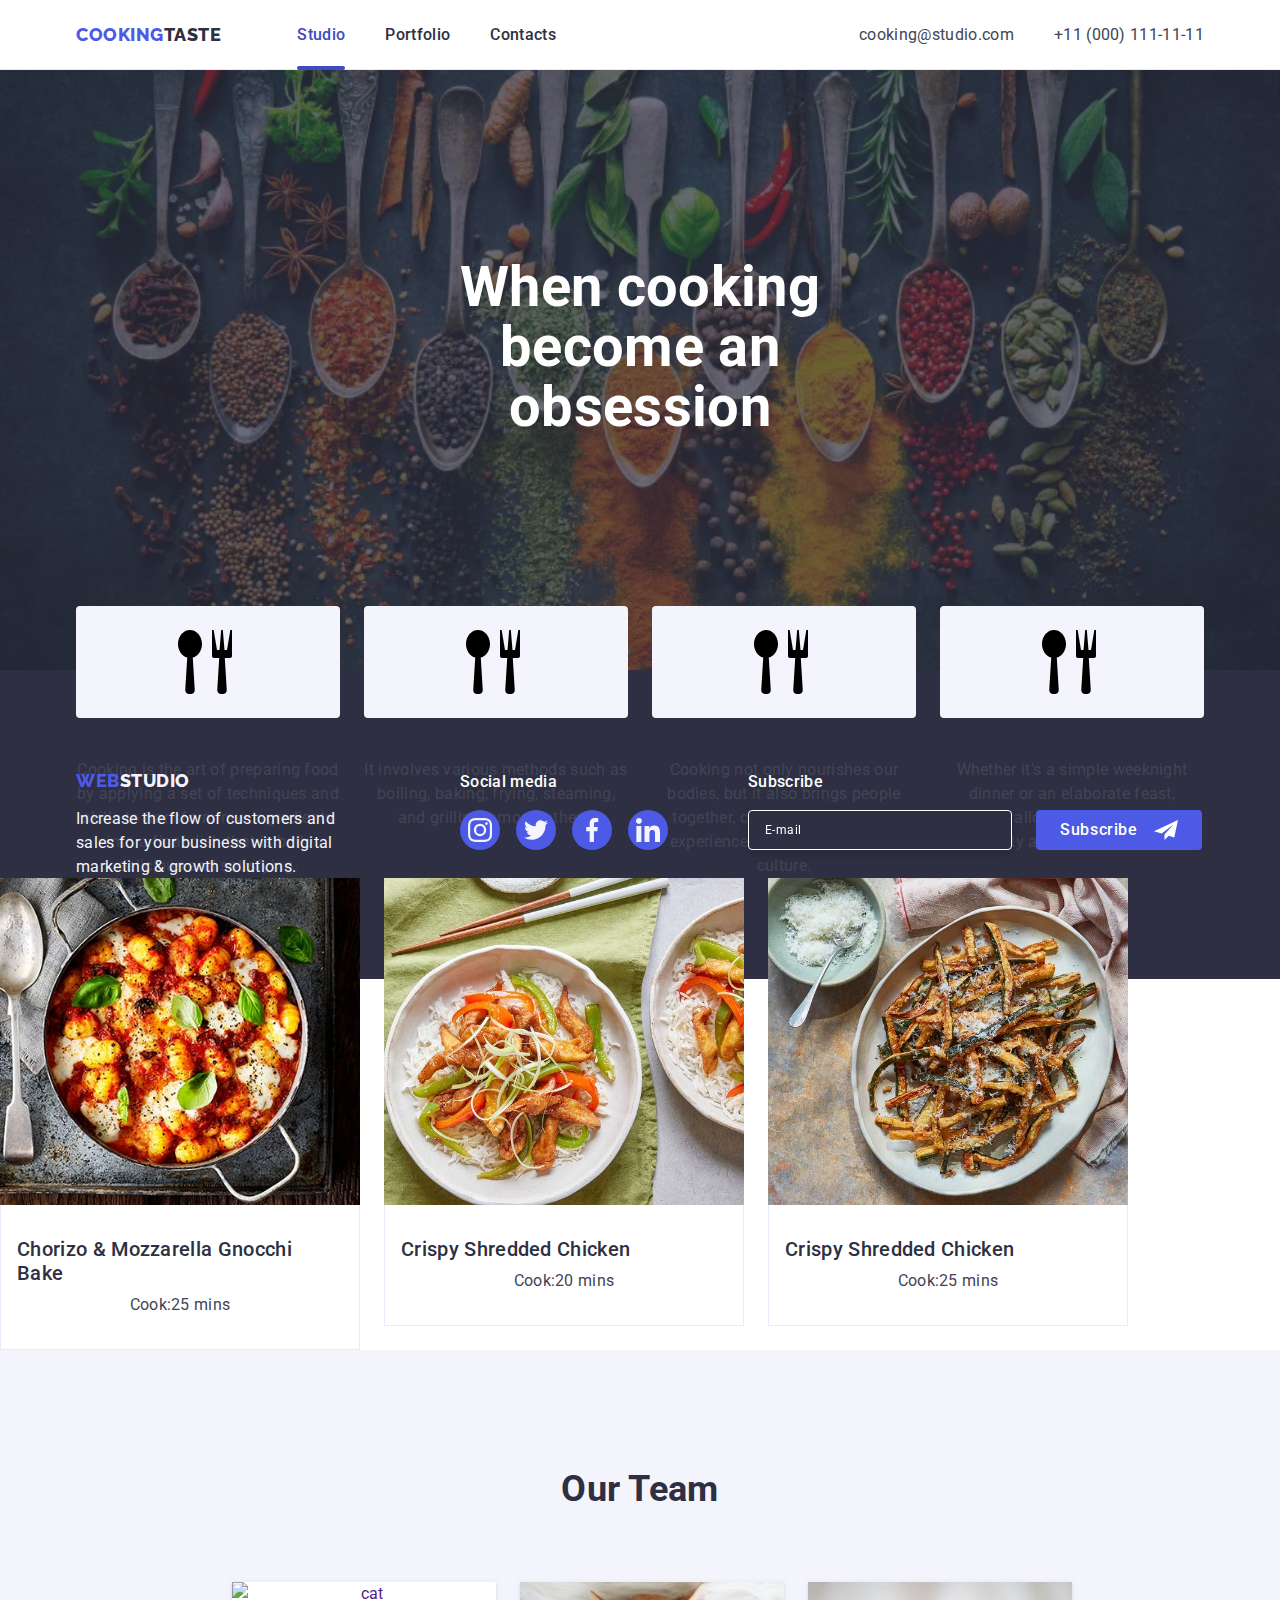
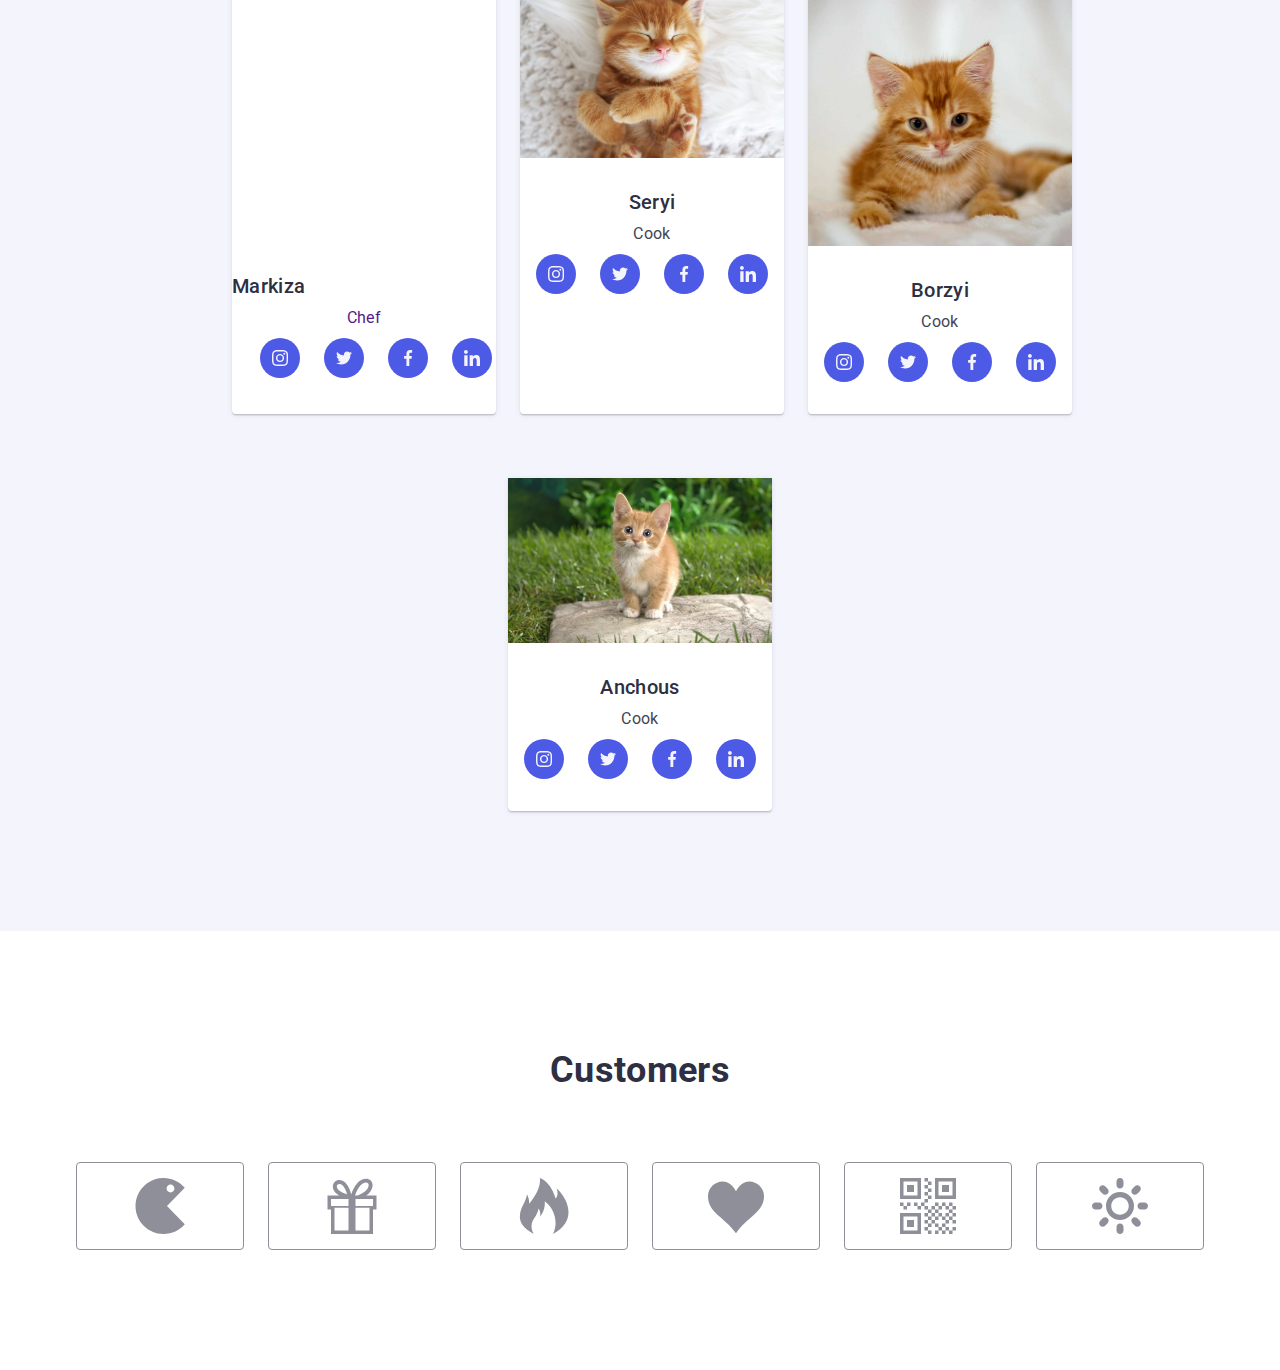
==== index.html @ ece40477 "link" ====
<!DOCTYPE html>
<html lang="en">

<head>
    <meta charset="UTF-8" />
    <meta http-equiv="X-UA-Compatible" content="IE=edge" />
    <meta name="viewport" content="width=device-width, initial-scale=1.0" />
    <title>Cooking</title>
    <!-- Fonts links-->
    <link rel="preconnect" href="https://fonts.googleapis.com" />
    <link rel="preconnect" href="https://fonts.gstatic.com" crossorigin />
    <link href="https://fonts.googleapis.com/css2?family=Raleway:wght@800&family=Roboto:wght@400;500;700;900&display=swap"
        rel="stylesheet" />
    <!-- CSS links-->
    <link rel="stylesheet" href="https://cdn.jsdelivr.net/npm/modern-normalize@1.1.0/modern-normalize.min.css" />
    <link rel="stylesheet" href="./css/styles.css" />
</head>

<body>
    <!-- Header -->
    <header class="header">
        <div class="container flex">
            <nav class="header-nav flex">
                <a class="header-logo link" href="./index.html">Cooking<span class="header-logo-element">Taste</span></a>
                <ul class="site-nav list">
                    <li class="site-nav-list"><a class="site-nav-item current link" href="./index.html">Studio</a></li>
                    <li class="site-nav-list"><a class="site-nav-item link" href="./portfolio.html">Portfolio</a></li>
                    <li class="site-nav-list"><a class="site-nav-item link" href="">Contacts</a></li>
                </ul>
            </nav>
            <address class="address">
                <ul class="address-nav list">
                    <li class="address-nav-list"><a href="mailto:cooking@studio.com"
                            class="address-item link">cooking@studio.com</a></li>
                    <li class="address-nav-list"><a href="tel:+110001111111" class="address-item link">+11 (000)
                            111-11-11</a></li>
                </ul>
            </address>
            <button class="menu-burger js-open-menu" aria-expanded="false" aria-controls="mobile-menu">
                <svg class="menu-burger-icon" width="32" height="22">
                    <use href="./images/icon.svg#burger-menu"></use>
                </svg>
            </button>
        </div>
    </header>
    <main>
        <!-- Section Hero -->
        <section class="hero section">
            <div class="container">
                <h1 class="main-title">When cooking become an obsession</h1>
            </div>
        <!-- Section Advantages -->
        <section class="section-advantages section">
            <div class="container">
                <h2 class="section-title visually-hidden">qwerty</h2>
                <ul class="advantages-list list">
                    <li class="advantages-list-item">
                        <div class="advantages-list-space"><svg class="avdantages-list-icon" width="64" height="64">
                                <use href="./images/icon.svg#icon-spoon-knife"></use>
                            </svg></div>
                        <h3 class="secondary-title">First</h3>
                        <p class="advantages-text">
                        Cooking is the art of preparing food by applying a set of techniques and skills to transform raw ingredients into a
                        final dish that is both delicious and satisfying.
                        </p>
                    </li>
                    <li class="advantages-list-item">
                        <div class="advantages-list-space"><svg class="avdantages-list-icon" width="64" height="64">
                                <use href="./images/icon.svg#icon-spoon-knife"></use>
                            </svg></div>
                        <h3 class="secondary-title">Second</h3>
                        <p class="advantages-text">
                            It involves various methods such as boiling, baking, frying, steaming, and grilling, among others.
                        </p>
                    </li>
                    <li class="advantages-list-item">
                        <div class="advantages-list-space"><svg class="avdantages-list-icon" width="64" height="64">
                                <use href="./images/icon.svg#icon-spoon-knife"></use>
                            </svg></div>
                        <h3 class="secondary-title">Third</h3>
                        <p class="advantages-text">
                            Cooking not only nourishes our bodies, but it also brings people together, creating a communal experience of sharing
                            food and culture.
                        </p>
                    </li>
                    <li class="advantages-list-item">
                        <div class="advantages-list-space"><svg class="avdantages-list-icon" width="64" height="64">
                                <use href="./images/icon.svg#icon-spoon-knife"></use>
                            </svg></div>
                        <h3 class="secondary-title">Forth</h3>
                        <p class="advantages-text">
                            Whether it's a simple weeknight dinner or an elaborate feast, cooking allows us to express our creativity and passion
                            for food.
                        </p>
                    </li>
                </ul>
            </div>
        </section>
        <section>
            <ul class="portfolio-list list">
                <li class="portfolio-list-element">
                    <a href="" class="portfolio-link link">
                        <div class="portfolio-box">
                            <picture>
                                <source media="(min-widht: 1158px)" srcset="
                                    ./images/rec1.jpg
                                  " type="image/jpg" />
                                <source media="(min-width: 768px)" srcset="
                                    ./images/rec1.jpg
                                  " type="image/jpg" />
                                <source media="(max-width: 767px)" srcset="
                                    ./images/rec1.jpg
                                  " type="image/jpg" />
                                <img class="portfolio-image img" src="./images/portfolio/project-card-1mob.jpg"
                                    alt="Banking app interface" width="396" height="300" />
                            </picture>
                            <div class="portfolio-overlay">
                                <p class="portfolio-overlay-text">Upgrade cheesy tomato pasta with gnocchi, chorizo and mozzarella for a comforting bake that makes an excellent midweek
                                meal</p>
                            </div>
                        </div>
                        <div class="portfolio-list-content">
                            <h2 class="secondary-title">Chorizo & mozzarella gnocchi bake</h2>
                            <p class="project-text">Cook:25 mins</p>
                        </div>
                    </a>
                </li>
                <li class="portfolio-list-element">
                    <a href="" class="portfolio-link link">
                        <div class="portfolio-box">
                            <picture>
                                <source media="(min-widht: 1158px)" srcset="
                                    ./images/rec2.jpg
                                  " type="image/jpg" />
                                <source media="(min-width: 768px)" srcset="
                                    ./images/rec2.jpg
                                  " type="image/jpg" />
                                <source media="(max-width: 767px)" srcset="
                                    ./images/rec2.jpg
                                  " type="image/jpg" />
                                <img class="portfolio-image img" src="./images/portfolio/project-card-2mob.jpg"
                                    alt="Banking app interface" width="396" height="300" />
                            </picture>
                            <div class="portfolio-overlay">
                                <p class="portfolio-overlay-text">Try this takeaway favourite served with rice, or simply on its own as part of a buffet-style meal. It can work as a main
                                course or starter to share</p>
                            </div>
                        </div>
                        <div class="portfolio-list-content">
                            <h2 class="secondary-title">Crispy shredded chicken</h2>
                            <p class="project-text">Cook:20 mins</p>
                        </div>
                    </a>
                </li>
                <li class="portfolio-list-element">
                    <a href="" class="portfolio-link link">
                        <div class="portfolio-box">
                            <picture>
                                <source media="(min-widht: 1158px)" srcset="
                                    ./images/rec3.jpg
                                  " type="image/jpg" />
                                <source media="(min-width: 768px)" srcset="
                                    ./images/rec3.jpg
                                  " type="image/jpg" />
                                <source media="(max-width: 767px)" srcset="
                                    ./images/rec3.jpg
                                  " type="image/jpg" />
                                <img class="portfolio-image img" src="./images/portfolio/project-card-3mob.jpg"
                                    alt="Banking app interface" width="396" height="300" />
                            </picture>
                            <div class="portfolio-overlay">
                                <p class="portfolio-overlay-text">Ditch the potatoes and try these moreish courgette fries as a snack or side dish. Scatter with parmesan before serving</p>
                            </div>
                            <div class="portfolio-list-content">
                                <h2 class="secondary-title">Crispy shredded chicken</h2>
                                <p class="project-text">Cook:25 mins</p>
                            </div>
                        </div>
        </section>
        <!-- Section Our Team -->
        <section class="section team">
            <div class="container">
                <h2 class="section-title">Our Team</h2>
                <ul class="list team-list">
                    <li class="team-list-element">
                        <img class="img" srcset="
                  ./images/cat1.jpg
                " src="./images/cat1.jpg" alt="cat" width="264" height="260" />
                        <div class="team-list-content">
                            <h3 class="secondary-title">Markiza</h3>
                            <p class="team-list-text">Chef</p>
                            <ul class="list social-media-list">
                                <li class="social-media-list-item">
                                    <a class="link social-media-link" href="" target="_blank" rel="noopener noreferrer"
                                        aria-label="Instagram icon"><svg class="social-media-icon" width="16"
                                            height="16">
                                            <use href="./images/icon.svg#icon-instagram"></use>
                                        </svg></a>
                                </li>
                                <li class="social-media-list-item">
                                    <a class="link social-media-link" href="" target="_blank" rel="noopener noreferrer"
                                        aria-label="Twitter icon"><svg class="social-media-icon" width="16" height="16">
                                            <use href="./images/icon.svg#icon-twitter"></use>
                                        </svg></a>
                                </li>
                                <li class="social-media-list-item">
                                    <a class="link social-media-link" href="" target="_blank" rel="noopener noreferrer"
                                        aria-label="Facebook icon"><svg class="social-media-icon" width="16"
                                            height="16">
                                            <use href="./images/icon.svg#icon-facebook"></use>
                                        </svg></a>
                                </li>
                                <li class="social-media-list-item">
                                    <a class="link social-media-link" href="" target="_blank" rel="noopener noreferrer"
                                        aria-label="Linkedin icon"><svg class="social-media-icon" width="16"
                                            height="16">
                                            <use href="./images/icon.svg#icon-linkedin"></use>
                                        </svg></a>
                                </li>
                            </ul>
                        </div>
                    </li>
                    <li class="team-list-element">
                        <img class="img" srcset="
                  ./images/cat2.jpg
                " src="./images/cat2.jpg" alt="cat" width="264" height="260" />
                        <div class="team-list-content">
                            <h3 class="secondary-title">Seryi</h3>
                            <p class="team-list-text">Cook</p>
                            <ul class="list social-media-list">
                                <li class="social-media-list-item">
                                    <a class="link social-media-link" href="" target="_blank" rel="noopener noreferrer"
                                        aria-label="Instagram icon"><svg class="social-media-icon" width="16"
                                            height="16">
                                            <use href="./images/icon.svg#icon-instagram"></use>
                                        </svg></a>
                                </li>
                                <li class="social-media-list-item">
                                    <a class="link social-media-link" href="" target="_blank" rel="noopener noreferrer"
                                        aria-label="Twitter icon"><svg class="social-media-icon" width="16" height="16">
                                            <use href="./images/icon.svg#icon-twitter"></use>
                                        </svg></a>
                                </li>
                                <li class="social-media-list-item">
                                    <a class="link social-media-link" href="" target="_blank" rel="noopener noreferrer"
                                        aria-label="Facebook icon"><svg class="social-media-icon" width="16"
                                            height="16">
                                            <use href="./images/icon.svg#icon-facebook"></use>
                                        </svg></a>
                                </li>
                                <li class="social-media-list-item">
                                    <a class="link social-media-link" href="" target="_blank" rel="noopener noreferrer"
                                        aria-label="Linkedin icon"><svg class="social-media-icon" width="16"
                                            height="16">
                                            <use href="./images/icon.svg#icon-linkedin"></use>
                                        </svg></a>
                                </li>
                            </ul>
                        </div>
                    </li>
                    <li class="team-list-element">
                        <img class="img" srcset="
                  ./images/cat3.jpg
                " src="./images/cat3.jpg" alt="cat" width="264" height="260" />
                        <div class="team-list-content">
                            <h3 class="secondary-title">Borzyi</h3>
                            <p class="team-list-text">Cook</p>
                            <ul class="list social-media-list">
                                <li class="social-media-list-item">
                                    <a class="link social-media-link" href="" target="_blank" rel="noopener noreferrer"
                                        aria-label="Instagram icon"><svg class="social-media-icon" width="16"
                                            height="16">
                                            <use href="./images/icon.svg#icon-instagram"></use>
                                        </svg></a>
                                </li>
                                <li class="social-media-list-item">
                                    <a class="link social-media-link" href="" target="_blank" rel="noopener noreferrer"
                                        aria-label="Twitter icon"><svg class="social-media-icon" width="16" height="16">
                                            <use href="./images/icon.svg#icon-twitter"></use>
                                        </svg></a>
                                </li>
                                <li class="social-media-list-item">
                                    <a class="link social-media-link" href="" target="_blank" rel="noopener noreferrer"
                                        aria-label="Facebook icon"><svg class="social-media-icon" width="16"
                                            height="16">
                                            <use href="./images/icon.svg#icon-facebook"></use>
                                        </svg></a>
                                </li>
                                <li class="social-media-list-item">
                                    <a class="link social-media-link" href="" target="_blank" rel="noopener noreferrer"
                                        aria-label="Linkedin icon"><svg class="social-media-icon" width="16"
                                            height="16">
                                            <use href="./images/icon.svg#icon-linkedin"></use>
                                        </svg></a>
                                </li>
                            </ul>
                        </div>
                    </li>
                    <li class="team-list-element">
                        <img class="img" srcset="
                  ./images/cat4.jpg
                " src="./images/cat4.jpg" alt="cat" width="264" height="260" />
                        <div class="team-list-content">
                            <h3 class="secondary-title">Anchous</h3>
                            <p class="team-list-text">Cook</p>
                            <ul class="list social-media-list">
                                <li class="social-media-list-item">
                                    <a class="link social-media-link" href="" target="_blank" rel="noopener noreferrer"
                                        aria-label="Instagram icon"><svg class="social-media-icon" width="16"
                                            height="16">
                                            <use href="./images/icon.svg#icon-instagram"></use>
                                        </svg></a>
                                </li>
                                <li class="social-media-list-item">
                                    <a class="link social-media-link" href="" target="_blank" rel="noopener noreferrer"
                                        aria-label="Twitter icon"><svg class="social-media-icon" width="16" height="16">
                                            <use href="./images/icon.svg#icon-twitter"></use>
                                        </svg></a>
                                </li>
                                <li class="social-media-list-item">
                                    <a class="link social-media-link" href="" target="_blank" rel="noopener noreferrer"
                                        aria-label="Facebook icon"><svg class="social-media-icon" width="16"
                                            height="16">
                                            <use href="./images/icon.svg#icon-facebook"></use>
                                        </svg></a>
                                </li>
                                <li class="social-media-list-item">
                                    <a class="link social-media-link" href="" target="_blank" rel="noopener noreferrer"
                                        aria-label="Linkedin icon"><svg class="social-media-icon" width="16"
                                            height="16">
                                            <use href="./images/icon.svg#icon-linkedin"></use>
                                        </svg></a>
                                </li>
                            </ul>
                        </div>
                    </li>
                </ul>
            </div>
        </section>
        <!-- Section Customers -->
        <section class="section">
            <div class="container">
                <h2 class="section-title">Customers</h2>
                <ul class="customers-list list">
                    <li class="customers-item"><a class="customers-link link" href="" target="_blank"
                            rel="noopener noreferrer" aria-label="Company icon"><svg class="customers-icon" width="104"
                                height="56">
                                <use href="./images/icon.svg#icon-logo"></use>
                            </svg></a></li>
                    <li class="customers-item"><a class="customers-link link" href="" target="_blank"
                            rel="noopener noreferrer" aria-label="Company icon 1"><svg class="customers-icon"
                                width="104" height="56">
                                <use href="./images/icon.svg#icon-logo-1"></use>
                            </svg></a></li>
                    <li class="customers-item"><a class="customers-link link" href="" target="_blank"
                            rel="noopener noreferrer" aria-label="Company icon 2"><svg class="customers-icon"
                                width="104" height="56">
                                <use href="./images/icon.svg#icon-logo-2"></use>
                            </svg></a></li>
                    <li class="customers-item"><a class="customers-link link" href="" target="_blank"
                            rel="noopener noreferrer" aria-label="Company icon 3"><svg class="customers-icon"
                                width="104" height="56">
                                <use href="./images/icon.svg#icon-logo-3"></use>
                            </svg></a></li>
                    <li class="customers-item"><a class="customers-link link" href="" target="_blank"
                            rel="noopener noreferrer" aria-label="Company icon 4"><svg class="customers-icon"
                                width="104" height="56">
                                <use href="./images/icon.svg#icon-logo-4"></use>
                            </svg></a></li>
                    <li class="customers-item"><a class="customers-link link" href="" target="_blank"
                            rel="noopener noreferrer" aria-label="Company icon 5"><svg class="customers-icon"
                                width="104" height="56">
                                <use href="./images/icon.svg#icon-logo-5"></use>
                            </svg></a></li>
                </ul>
            </div>
        </section>
    </main>

    <!-- Footer -->
    <footer class="footer">
        <div class="container footer-contant">
            <div class="footer-contant-left">
                <a href="./index.html" class="footer-logo link">WEB<span class="footer-logo-element">Studio</span></a>
                <p class="footer-text">
                    Increase the flow of customers and sales for your business with digital marketing &
                    growth solutions.
                </p>
            </div>
            <div class="footer-contant-center">
                <p class="footer-pseudo-title">Social media</p>
                <ul class="list footer-social-media-list">
                    <li class="footer-social-media-item">
                        <a class="link footer-social-media-link" href="" target="_blank" rel="noopener noreferrer"
                            aria-label="Instagram icon"><svg class="footer-social-media-icon" width="24" height="24">
                                <use href="./images/icon.svg#icon-instagram"></use>
                            </svg></a>
                    </li>
                    <li class="footer-social-media-item">
                        <a class="link footer-social-media-link" href="" target="_blank" rel="noopener noreferrer"
                            aria-label="Twitter icon"><svg class="footer-social-media-icon" width="24" height="24">
                                <use href="./images/icon.svg#icon-twitter"></use>
                            </svg></a>
                    </li>
                    <li class="footer-social-media-item">
                        <a class="link footer-social-media-link" href="" target="_blank" rel="noopener noreferrer"
                            aria-label="Facebook icon"><svg class="footer-social-media-icon" width="24" height="24">
                                <use href="./images/icon.svg#icon-facebook"></use>
                            </svg></a>
                    </li>
                    <li class="footer-social-media-item">
                        <a class="link footer-social-media-link" href="" target="_blank" rel="noopener noreferrer"
                            aria-label="Linkedin icon"><svg class="footer-social-media-icon" width="24" height="24">
                                <use href="./images/icon.svg#icon-linkedin"></use>
                            </svg></a>
                    </li>
                </ul>
            </div>
            <div class="footer-contant-right">
                <p class="footer-pseudo-title">Subscribe</p>
                <form class="footer-subscribe-form"><label class="footer-subscribe-label"><input
                            class="footer-subscribe-input" type="email" name="subscribe-email" placeholder="E-mail"
                            required /></label>
                    <button class="footer-subscribe-button btn" type="submit">Subscribe
                        <svg class="footer-subscribe-button-icon" width="24" height="24">
                            <use href="./images/icon.svg#paper-plane"></use>
                        </svg></button>
                </form>
            </div>
        </div>
    </footer>
    <!-- Mobile menu -->
    <div class="menu-container js-menu-container" id="mobile-menu">
        <button class="menu-toggle js-close-menu">
            <svg class="menu-toggle-icon" width="24" height="24">
                <use href="./images/icon.svg#close-icon"></use>
            </svg>
        </button>

        <ul class="mobile-menu list">
            <li><a class="mobile-menu-item current link" href="./index.html">Studio</a></li>
            <li><a class="mobile-menu-item link" href="./portfolio.html">Portfolio</a></li>
            <li><a class="mobile-menu-item link" href="">Contacts</a></li>
        </ul>
        <ul class="mobile-contscts list">
            <li class="mobile-contscts-item"><a class="mobile-contscts-tel link" href="tel:+110001111111">+11 (000)
                    111-11-11</a></li>
            <li class="mobile-contscts-item"><a class="mobile-contscts-mail link"
                    href="mailto:info@devstudio.com">info@devstudio.com</a></li>
        </ul>
        <ul class="mobile-socials list">
            <li class="mobile-socials-item">
                <a class="mobile-socials-link link" href="" target="_blank" rel="noopener noreferrer"
                    aria-label="Instagram icon"><svg class="footer§-social-media-icon" width="24" height="24">
                        <use href="./images/icon.svg#icon-instagram"></use>
                    </svg></a>
            </li>
            <li class="mobile-socials-item">
                <a class="mobile-socials-link link" href="" target="_blank" rel="noopener noreferrer"
                    aria-label="Twitter icon"><svg class="footer-social-media-icon" width="24" height="24">
                        <use href="./images/icon.svg#icon-twitter"></use>
                    </svg></a>
            </li>
            <li class="mobile-socials-item">
                <a class="mobile-socials-link link" href="" target="_blank" rel="noopener noreferrer"
                    aria-label="Facebook icon"><svg class="footer-social-media-icon" width="24" height="24">
                        <use href="./images/icon.svg#icon-facebook"></use>
                    </svg></a>
            </li>
            <li class="mobile-socials-item">
                <a class="mobile-socials-link link" href="" target="_blank" rel="noopener noreferrer"
                    aria-label="Linkedin icon"><svg class="footer-social-media-icon" width="24" height="24">
                        <use href="./images/icon.svg#icon-linkedin"></use>
                    </svg></a>
            </li>
        </ul>
    </div>
    <script defer src="./js/mobile-menu.js"></script>
</body>

</html>
---- css/styles.css ----
:root {
    /* Text color */
    --clean-white: #ffffff;
    --title: #2e2f42;
    --primary-text: #434455;
    --footer-text: #f4f4fd;
    /* Background color */
    --main-background: #ffffff;
    --secondary-background: #f4f4fd;
    --hero-background: #2e2f42;
    --footer-background: #2e2f42;
    /* Other color */
    --iris-color: #4d5ae5;
    --border-color: #e7e9fc;
    --ocean-color: #404bbf;
}

body {
    margin: 0;

    background-color: var(--clean-white);

    font-family: 'Roboto', sans-serif;
    font-style: normal;
    font-weight: 400;
    font-size: 16px;
    line-height: 1.5;
    letter-spacing: 0.02em;
    color: var(--primary-text);
}

/* Phone styles & more */
.container {
    min-width: 320px;
    max-width: 428px;
    margin-right: auto;
    margin-left: auto;
    padding-right: 16px;
    padding-left: 16px;

    /* outline: auto; */
}

/* Tablet styles & more */
@media only screen and (min-width: 768px) {
    .container {
        max-width: 768px;
    }
}

/* Desktop styles & more */
@media only screen and (min-width: 1158px) {
    .container {
        min-width: 1158px;
        padding-left: 15px;
        padding-right: 15px;
    }
}

/**
  |============================
  | Reset
  |============================
*/
.list {
    margin: 0;
    padding: 0;

    list-style: none;
}

.link {
    text-decoration: none;
}

h1,
h2,
h3,
h4,
h5,
h6,
p,
ul {
    margin: 0;
    padding: 0;
}

.visually-hidden {
    position: absolute;

    width: 1px;
    height: 1px;
    margin: -1px;
    padding: 0;
    border: 0;

    white-space: nowrap;
    clip-path: inset(100%);
    clip: rect(0 0 0 0);
    overflow: hidden;
}

img {
    display: block;
    max-width: 100%;
    height: auto;
}

/**
  |============================
  | General section 
  |============================
*/

.section {
    padding-top: 96px;
    padding-bottom: 96px;
}

@media only screen and (min-width: 1158px) {
    .section {
        padding-top: 120px;
        padding-bottom: 120px;
    }
}

/**
  |============================
  | Buttons
  |============================
*/

.btn {
    display: inline-block;

    margin-right: auto;
    margin-left: auto;
    border-radius: 4px;

    font-family: 'Roboto', sans-serif;
    font-weight: 500;
    font-size: inherit;
    text-align: center;
    line-height: inherit;
    letter-spacing: 0.04em;

    cursor: pointer;
}

.main-button {
    display: block;

    min-width: 169px;
    padding-top: 16px;
    padding-right: 32px;
    padding-bottom: 16px;
    padding-left: 32px;
    border: none;

    background-color: var(--iris-color);
    box-shadow: 0px 2px 1px rgba(46, 47, 66, 0.08), 0px 1px 1px rgba(46, 47, 66, 0.16),
        0px 1px 6px rgba(46, 47, 66, 0.08);

    color: var(--clean-white);

    transition: background-color 250ms cubic-bezier(0.4, 0, 0.2, 1);
}

.main-button:hover,
.main-button:focus {
    background-color: #404bbf;
}

.secondary-button {
    padding-top: 12px;
    padding-right: 24px;
    padding-bottom: 12px;
    padding-left: 24px;
    border: 1px solid var(--border-color);

    background-color: var(--secondary-background);

    color: var(--iris-color);

    transition: background-color 250ms cubic-bezier(0.4, 0, 0.2, 1);
}

.secondary-button:hover,
.secondary-button:focus {
    border: 1px solid transparent;

    background-color: #404bbf;
    box-shadow: 0px 3px 1px rgba(0, 0, 0, 0.1), 0px 2px 1px rgba(0, 0, 0, 0.08),
        0px 2px 2px rgba(0, 0, 0, 0.12);

    color: var(--clean-white);
}

/**
  |============================
  | Header
  |============================
*/
.header {
    border-bottom: 1px solid var(--border-color);

    box-shadow: 0px 2px 1px rgba(46, 47, 66, 0.08), 0px 1px 1px rgba(46, 47, 66, 0.16),
        0px 1px 6px rgba(46, 47, 66, 0.08);
}

.flex {
    display: flex;
    align-items: center;
    justify-content: space-between;
}

/* .header-nav {
  display: flex;
  align-items: center;
} */
.header-logo {
    display: flex;
    align-items: center;

    margin-right: 76px;
    padding-top: 24px;
    padding-bottom: 24px;

    font-family: 'Raleway', sans-serif;
    font-style: normal;
    font-weight: 800;
    font-size: 18px;
    text-transform: uppercase;
    line-height: 1.17;
    letter-spacing: 0.03em;
    color: var(--iris-color);
}

@media only screen and (min-width: 768px) {
    .header-logo {
        margin-right: 120px;
    }
}

@media only screen and (min-width: 1158px) {
    .header-logo {
        margin-right: 76px;
    }
}

.header-logo-element {
    color: var(--title);
}

.site-nav {
    display: none;
}

@media only screen and (min-width: 768px) {
    .site-nav {
        display: flex;
        gap: 40px;
        margin-right: 122px;
    }
}

@media only screen and (min-width: 1158px) {
    .site-nav {
        display: flex;
        gap: 40px;
    }
}

.site-nav-item {
    position: relative;

    padding-top: 24px;
    padding-bottom: 24px;

    font-weight: 500;
    color: var(--title);

    transition: color 250ms cubic-bezier(0.4, 0, 0.2, 1);
}

.site-nav-item:hover,
.site-nav-item:focus {
    color: #404bbf;
}

.site-nav-item::after {
    content: '';
    position: absolute;
    bottom: -2px;
    left: 0;
    display: block;

    width: 100%;
    height: 4px;
    border-radius: 2px;

    background-color: var(--ocean-color);

    transform: scaleX(0);
    transition: transform 250ms cubic-bezier(0.4, 0, 0.2, 1);
}

.site-nav-item:hover::after,
.site-nav-item:focus::after {
    transform: scaleX(1);
}

.site-nav-item.current {
    color: var(--ocean-color);
}

.site-nav-item.current::after {
    color: var(--ocean-color);

    transform: scaleX(1);
}

.address {
    display: none;
}

@media only screen and (min-width: 768px) {
    .address {
        display: block;

        font-style: normal;
    }
}

@media only screen and (min-width: 1158px) {
    .address {
        margin-left: auto;
    }
}

.address-nav {
    display: none;
}

@media only screen and (min-width: 768px) {
    .address-nav {
        display: flex;
        flex-direction: column;
        justify-content: space-between;
    }
}

@media only screen and (min-width: 1158px) {
    .address-nav {
        flex-direction: row;
        justify-content: start;
        gap: 40px;
    }
}

.address-item {
    color: var(--primary-text);

    transition: color 250ms cubic-bezier(0.4, 0, 0.2, 1);
}

@media only screen and (min-width: 768px) {
    .address-item {
        font-size: 12px;
        line-height: 1.17;
        letter-spacing: 0.04em;
    }
}

@media only screen and (min-width: 1158px) {
    .address-item {
        font-size: 16px;
        line-height: 1.5;
        letter-spacing: 0.02em;
    }
}

.address-item:hover,
.address-item:focus {
    color: #404bbf;
}

/**
  |============================
  | Section Hero
  |============================
*/
.hero {
    height: 432px;
    margin: 0 auto;
    padding-top: 112px;
    padding-bottom: 112px;

    text-align: center;
}

@media only screen and (max-width: 428px) {
    .hero {
        background-image: linear-gradient(rgba(46, 47, 66, 0.7), rgba(46, 47, 66, 0.7)),
            url(../images/heroimg.jpg);
        background-repeat: no-repeat;
        background-position: center;
        background-color: var(--hero-background);
        background-size: cover;
    }

    @media (min-device-pixel-ratio: 2),
    (min-resolution: 192dpi),
    (min-resolution: 2dppx) {
        .hero {
            background-image: linear-gradient(rgba(46, 47, 66, 0.7), rgba(46, 47, 66, 0.7)),
                url(../images/heroimg.jpg);
        }

        @media (min-device-pixel-ratio: 3),
        (min-resolution: 288dpi),
        (min-resolution: 3dppx) {
            .hero {
                background-image: linear-gradient(rgba(46, 47, 66, 0.7), rgba(46, 47, 66, 0.7)),
                    url(../images/heroimg.jpg);
            }
        }
    }
}

@media only screen and (min-width: 429px) {
    .hero {
        height: 436px;
        background-image: linear-gradient(rgba(46, 47, 66, 0.7), rgba(46, 47, 66, 0.7)),
            url(../images/heroimg.jpg);
        background-repeat: no-repeat;
        background-position: center;
        background-color: var(--hero-background);
        background-size: cover;
    }

    @media (min-device-pixel-ratio: 2),
    (min-resolution: 192dpi),
    (min-resolution: 2dppx) {
        .hero {
            background-image: linear-gradient(rgba(46, 47, 66, 0.7), rgba(46, 47, 66, 0.7)),
                url(../images/heroimg.jpg);
        }
    }

    @media (min-device-pixel-ratio: 3),
    (min-resolution: 288dpi),
    (min-resolution: 3dppx) {
        .hero {
            background-image: linear-gradient(rgba(46, 47, 66, 0.7), rgba(46, 47, 66, 0.7)),
                url(../images/heroimg.jpg);
        }
    }
}

@media only screen and (min-width: 769px) {
    .hero {
        max-width: 1440px;
        height: 600px;
        padding-top: 188px;
        padding-bottom: 188px;

        background-image: linear-gradient(rgba(46, 47, 66, 0.7), rgba(46, 47, 66, 0.7)),
            url(../images/heroimg.jpg);
    }

    @media (min-device-pixel-ratio: 2),
    (min-resolution: 192dpi),
    (min-resolution: 2dppx) {
        .hero {
            background-image: linear-gradient(rgba(46, 47, 66, 0.7), rgba(46, 47, 66, 0.7)),
                url(../images/heroimg.jpg);
        }
    }

    @media (min-device-pixel-ratio: 3),
    (min-resolution: 288dpi),
    (min-resolution: 3dppx) {
        .hero {
            background-image: linear-gradient(rgba(46, 47, 66, 0.7), rgba(46, 47, 66, 0.7)),
                url(../images/heroimg.jpg);
        }
    }
}

.main-title {
    max-width: 496px;
    margin-right: auto;
    margin-bottom: 36px;
    margin-left: auto;

    font-weight: 700;
    font-size: 56px;
    line-height: 1.07;
    color: var(--clean-white);
}

@media only screen and (max-width: 767px) {
    .main-title {
        margin-bottom: 72px;

        font-size: 36px;
        line-height: 1.11;
        text-align: center;
        text-transform: capitalize;
    }
}

@media only screen and (min-width: 1158px) {
    .main-title {
        margin-bottom: 48px;
    }
}

/* Modal */
.is-hidden {
    visibility: hidden;

    opacity: 0;
    pointer-events: none;
}

.backdrop {
    position: fixed;
    top: 0;
    right: 0;
    bottom: 0;
    left: 0;

    background: rgba(46, 47, 66, 0.4);

    transition: opacity 250ms cubic-bezier(0.4, 0, 0.2, 1),
        visibility 250ms cubic-bezier(0.4, 0, 0.2, 1);
}

.modal {
    position: absolute;
    top: 50%;
    left: 50%;

    width: 408px;
    padding: 24px;
    padding-top: 72px;
    border-radius: 4px;

    background: #fcfcfc;
    box-shadow: 0px 1px 1px rgba(0, 0, 0, 0.14), 0px 1px 3px rgba(0, 0, 0, 0.12),
        0px 2px 1px rgba(0, 0, 0, 0.2);

    transform: translate(-50%, -50%);
}

@media only screen and (max-width: 1157px) {
    .modal {
        width: calc(100% - 30px);
        max-width: 408px;
        overflow-y: scroll;
        max-height: 90vh;
    }
}

@media only screen and (min-width: 1158px) {
    .modal {
        min-height: 576px;
    }
}

.modal-close-button {
    position: absolute;
    right: 24px;
    top: 24px;
    display: block;

    width: 24px;
    height: 24px;
    padding: 7px;
    border: 1px solid rgba(0, 0, 0, 0.1);
    border-radius: 50%;

    background-color: #e7e9fc;

    color: #2e2f42;

    transition: color 250ms cubic-bezier(0.4, 0, 0.2, 1),
        backround-color 250ms cubic-bezier(0.4, 0, 0.2, 1);

    cursor: pointer;
}

.modal-close-button:hover,
.modal-close-button:focus {
    background-color: var(--ocean-color);

    color: var(--clean-white);
}

.modal-close-icon {
    display: block;

    width: 100%;
    height: 100%;

    fill: currentColor;
}

.contact-form-title {
    display: block;

    max-width: 360px;
    margin-bottom: 16px;

    font-weight: 500;
    text-align: center;
    color: #2e2f42;
}

.contact-form {
    text-align: left;
}

/* @media only screen and (max-width: 767px) {
  .contact-form {
    width: calc(100% - 48px);
  }
} */
.contact-form-label {
    display: block;

    margin-bottom: 4px;

    font-size: 12px;
    line-height: 1.17;
    letter-spacing: 0.04em;
    color: #8e8f99;
}

.contact-form-label-text {
    display: block;

    margin-bottom: 4px;
}

.contact-form-label-box {
    position: relative;
}

.contact-form-input {
    display: block;

    width: 100%;
    height: 40px;
    margin-bottom: 8px;
    padding-left: 38px;

    font-size: 18px;

    transition: outline-color 250ms cubic-bezier(0.4, 0, 0.2, 1);
}

.contact-form-input:focus-visible {
    border: 1px solid #4d5ae5;
    border-radius: 4px;
    outline: none;
}

.contact-form-input:focus-visible+.contact-form-input-icon {
    fill: var(--iris-color);
}

.contact-form-input-icon {
    position: absolute;
    top: 50%;
    left: 16px;

    fill: #2e2f42;

    transform: translateY(-50%);
    transition: fill 250ms cubic-bezier(0.4, 0, 0.2, 1);
}

.contact-form-textarea {
    width: 100%;
    height: 120px;
    margin-bottom: 16px;
    padding-top: 8px;
    padding-left: 16px;

    font-size: 12px;

    transition: outline-color 250ms cubic-bezier(0.4, 0, 0.2, 1);

    resize: none;
}

.contact-form-textarea::placeholder {
    font-size: 12px;
    line-height: 1.17;
    letter-spacing: 0.04em;
    color: #8e8f99;
}

.contact-form-textarea:focus-visible {
    border: 1px solid #4d5ae5;
    border-radius: 4px;
    outline: none;
}

.contact-form-checkbox {
    appearance: none;
}

.contact-form-checkbox:checked+.contact-form-checkbox-icon {
    /* border: 1px solid #404bbf;
  border-radius: 2px; */

    background-color: #404bbf;
}

.contact-form-checkbox-label {
    display: flex;
    align-items: center;

    margin-bottom: 24px;

    font-size: 12px;
    line-height: 1.17;
    letter-spacing: 0.04em;
    color: #8e8f99;
}

.contact-form-checkbox-icon {
    display: inline-block;

    width: 16px;
    height: 16px;
    margin-right: 8px;
    padding: 3px 2px;
    border: 1px solid rgba(46, 47, 66, 0.4);
    border-radius: 2px;

    fill: #fcfcfc;

    transition: background-color 250ms cubic-bezier(0.4, 0, 0.2, 1),
        border 250ms cubic-bezier(0.4, 0, 0.2, 1), border-radius 250ms cubic-bezier(0.4, 0, 0.2, 1);
}

.privacy-polisy-link {
    color: var(--iris-color);
}

/**
  |============================
  | Section Advantages
  |============================
*/
@media only screen and (min-width: 1158px) {
    .section-advantages {
        padding-bottom: 0;
    }
}

.advantages-list {
    display: flex;
    flex-wrap: wrap;
    row-gap: 72px;
    column-gap: 24px;
}

.advantages-list-item {
    width: calc((100% - 0 * 24px) / 1);
}

@media only screen and (min-width: 768px) {
    .advantages-list-item {
        width: calc((100% - 1 * 24px) / 2);
    }
}

@media only screen and (min-width: 1158px) {
    .advantages-list-item {
        width: calc((100% - 3 * 24px) / 4);
    }
}

.advantages-list-space {
    display: none;
}

@media only screen and (min-width: 1158px) {
    .advantages-list-space {
        display: flex;
        align-items: center;
        justify-content: center;

        width: 264px;
        height: 112px;
        margin-bottom: 8px;
        border-radius: 4px;

        background-color: var(--secondary-background);
    }
}

.secondary-title {
    margin-bottom: 8px;

    font-weight: 700;
    font-size: 36px;
    line-height: 1.11;
    text-align: center;
    text-transform: capitalize;
    color: var(--title);
}

@media only screen and (min-width: 768px) {
    .secondary-title {
        text-align: left;
    }
}

@media only screen and (min-width: 1158px) {
    .secondary-title {
        font-weight: 500;
        font-size: 20px;
        line-height: 1.2;
    }
}

.advantages-text {
    font-weight: 500;
}

@media only screen and (min-width: 1158px) {
    .advantages-text {
        font-weight: 400;
    }
}

/**
  |============================
  | Section Projects 
  |============================
*/
@media only screen and (max-width: 1157px) {
    .section-project {
        display: none;
    }
}

.section-title {
    margin-bottom: 72px;

    font-weight: 700;
    font-size: 36px;
    text-align: center;
    text-transform: capitalize;
    line-height: 1.1;

    color: var(--title);
}

.projects-list {
    display: flex;
    gap: 24px;
}

/**
  |============================
  | Section Our team
  |============================
*/
.team {
    background-color: var(--secondary-background);
}

.team .secondary-title {
    font-weight: 500;
    font-size: 20px;
    line-height: 1.2;
}

.team-list {
    display: flex;
    justify-content: center;
    flex-wrap: wrap;
    row-gap: 72px;
}

@media only screen and (min-width: 768px) {
    .team-list {
        column-gap: 24px;
        row-gap: 64px;
    }
}

.team-list-element {
    border-radius: 0px 0px 4px 4px;
    box-shadow: 0px 1px 6px rgba(46, 47, 66, 0.08), 0px 1px 1px rgba(46, 47, 66, 0.16),
        0px 2px 1px rgba(46, 47, 66, 0.08);

    background-color: var(--clean-white);
}

.team-list-content {
    padding: 32px 0;

    text-align: center;
}

.team-list-content>.secondary-title {
    text-align: center;
}

.team-list-text {
    margin-bottom: 8px;

    font-size: 16px;
}

.social-media-list {
    display: flex;
    gap: 24px;
    justify-content: center;
}

.social-media-list-item {
    width: 40px;
    height: 40px;
}

.social-media-link {
    display: flex;
    align-items: center;
    justify-content: center;

    width: 100%;
    height: 100%;
    border-radius: 50%;

    background-color: var(--iris-color);

    transition: background-color 250ms cubic-bezier(0.4, 0, 0.2, 1);
}

.social-media-link:hover,
.social-media-link:focus {
    background-color: var(--ocean-color);
}

.social-media-icon {
    fill: var(--footer-text);
}

/**
  |============================
  | Customers
  |============================
*/
.customers-list {
    display: flex;
    flex-wrap: wrap;
    row-gap: 72px;
    column-gap: 16px;
    justify-content: center;
}

@media only screen and (min-width: 768px) {
    .customers-list {
        column-gap: 24px;
    }
}

.customers-item {
    width: 190px;
    height: 88px;
}

@media only screen and (min-width: 768px) {
    .customers-item {
        width: 168px;
    }
}

.customers-link {
    display: flex;
    align-items: center;
    justify-content: center;

    width: 100%;
    height: 100%;
    border: 1px solid #8e8f99;
    border-radius: 4px;

    color: #8e8f99;

    transition: color 250ms cubic-bezier(0.4, 0, 0.2, 1),
        border-color 250ms cubic-bezier(0.4, 0, 0.2, 1);
}

.customers-link:hover,
.customers-link:focus {
    border-color: var(--ocean-color);

    color: var(--ocean-color);
}

.customers-icon {
    fill: currentColor;
}

/**
  |============================
  | Portfolio
  |============================
*/
.section-portfolio {
    padding-top: 48px;
    padding-bottom: 48px;
}

@media only screen and (min-width: 768px) {
    .section-portfolio {
        padding-top: 64px;
        padding-bottom: 96px;
    }
}

@media only screen and (min-width: 1158px) {
    .section-portfolio {
        padding-top: 96px;
    }
}

.button-list {
    display: flex;
    flex-wrap: wrap;
    column-gap: 24px;
    row-gap: 16px;

    margin-bottom: 48px;
}

@media only screen and (min-width: 768px) {
    .button-list {
        gap: 24px;
        justify-content: center;
        margin-bottom: 64px;
    }
}

@media only screen and (min-width: 1158px) {
    .button-list {
        margin-bottom: 72px;
    }
}

.portfolio-list {
    display: flex;
    flex-wrap: wrap;
    gap: 48px;
}

@media only screen and (min-width: 768px) {
    .portfolio-list {
        row-gap: 72px;
        column-gap: 24px;
    }
}

@media only screen and (min-width: 1158px) {
    .portfolio-list {
        row-gap: 48px;
    }
}

.portfolio-list-element {
    width: 396px;
}

@media only screen and (min-width: 768px) {
    .portfolio-list-element {
        width: 356px;
    }
}

@media only screen and (min-width: 1158px) {
    .portfolio-list-element {
        width: 360px;
    }
}

.portfolio-link:hover .portfolio-overlay,
.portfolio-link:focus .portfolio-overlay {
    transform: translateY(0);
}

.portfolio-link {
    display: block;

    transition: box-shadow 250ms cubic-bezier(0.4, 0, 0.2, 1);
}

.portfolio-link:hover,
.portfolio-link:focus {
    box-shadow: 0px 1px 6px rgba(46, 47, 66, 0.08), 0px 1px 1px rgba(46, 47, 66, 0.16),
        0px 2px 1px rgba(46, 47, 66, 0.08);
}

.portfolio-box {
    position: relative;

    overflow: hidden;
}

.portfolio-overlay {
    position: absolute;
    left: 0;
    bottom: 0;

    width: 100%;
    height: 100%;
    padding-top: 40px;
    padding-right: 32px;
    padding-left: 32px;

    background-color: var(--iris-color);

    transform: translateY(100%);
    transition: transform 250ms cubic-bezier(0.4, 0, 0.2, 1);
}

.portfolio-overlay-text {
    text-align: center;
    color: var(--footer-text);
}

.project-text {
    color: var(--primary-text);
}

.portfolio-list-content {
    padding-top: 32px;
    padding-right: 16px;
    padding-bottom: 32px;
    padding-left: 16px;
    border-right: 1px solid var(--border-color);
    border-bottom: 1px solid var(--border-color);
    border-left: 1px solid var(--border-color);
}

.portfolio-list-content>.secondary-title {
    font-weight: 500;
    font-size: 20px;
    line-height: 1.2;
    text-align: left;
}

/**
  |============================
  | Footer
  |============================
*/

.footer {
    padding-top: 96px;
    padding-bottom: 96px;

    background-color: var(--footer-background);
}

@media only screen and (min-width: 1158px) {
    .footer {
        padding-top: 100px;
        padding-bottom: 100px;
    }
}

.footer-contant {
    display: flex;
    flex-direction: column;
    gap: 72px;
    align-items: center;
}

@media only screen and (min-width: 768px) {
    .footer-contant {
        flex-direction: row;
        flex-wrap: wrap;
        row-gap: 72px;
        column-gap: 24px;
        align-items: flex-start;
        width: 582px;
    }
}

@media only screen and (min-width: 1158px) {
    .footer-contant {
        align-items: baseline;
        flex-wrap: nowrap;
        column-gap: 0;
    }
}

.footer-contant-left {
    display: flex;
    align-items: center;
    flex-direction: column;
}

@media only screen and (min-width: 768px) {
    .footer-contant-left {
        align-items: start;
    }
}

@media only screen and (min-width: 1158px) {
    .footer-contant-left {
        margin-right: 120px;
    }
}

.footer-logo {
    display: inline-block;
    align-items: center;

    margin-bottom: 16px;

    font-family: 'Raleway', sans-serif;
    font-style: normal;
    font-weight: 800;
    font-size: 18px;
    text-transform: uppercase;
    line-height: 1.17;
    letter-spacing: 0.03em;
    color: var(--iris-color);
}

.footer-logo-element {
    display: inline-block;

    color: var(--footer-text);
}

.footer-text {
    width: 264px;

    color: var(--footer-text);
}

.footer-contant-center {
    display: flex;
    align-items: center;
    flex-direction: column;
}

@media only screen and (min-width: 768px) {
    .footer-contant-center {
        align-items: start;
    }
}

@media only screen and (min-width: 1158px) {
    .footer-contant-center {
        margin-right: 80px;
    }
}

.footer-pseudo-title {
    margin-bottom: 16px;

    font-weight: 500;
    color: var(--clean-white);
}

.footer-social-media-list {
    display: flex;
    gap: 16px;
}

.footer-social-media-item {
    width: 40px;
    height: 40px;
}

.footer-social-media-link {
    display: flex;
    align-items: center;
    justify-content: center;

    width: 100%;
    height: 100%;
    border-radius: 50%;

    background-color: var(--iris-color);

    transition: background-color 250ms cubic-bezier(0.4, 0, 0.2, 1);
}

.footer-social-media-link:hover,
.footer-social-media-link:focus {
    background-color: #31d0aa;
}

.footer-social-media-icon {
    fill: var(--footer-text);
}

.footer-contant-right {
    display: flex;
    flex-direction: column;
    align-items: center;
    width: 100%;
}

@media only screen and (min-width: 768px) {
    .footer-contant-right {
        align-items: start;
    }
}

.footer-subscribe-form {
    display: flex;
    flex-direction: column;
    gap: 16px;
    width: 100%;
}

@media only screen and (min-width: 768px) {
    .footer-subscribe-form {
        flex-direction: row;
        gap: 24px;
    }
}

.footer-subscribe-input {
    width: 100%;
    height: 40px;
    padding: 8px 16px;
    border: 1px solid var(--clean-white);
    border-radius: 4px;

    background-color: #2e2f42;
    filter: drop-shadow(0px 4px 4px rgba(0, 0, 0, 0.15));

    font-size: 12px;
    line-height: 2;
    letter-spacing: 0.04em;
    color: var(--clean-white);

    transition: outline-color 250ms cubic-bezier(0.4, 0, 0.2, 1);
}

@media only screen and (min-width: 768px) {
    .footer-subscribe-input {
        width: 264px;
    }
}

.footer-subscribe-input:focus-visible {
    outline: none;
}

.footer-subscribe-input::placeholder {
    font-size: 12px;
    line-height: 2;
    letter-spacing: 0.04em;
    color: var(--clean-white);
}

.footer-subscribe-button {
    display: flex;
    gap: 16px;
    align-items: center;
    justify-content: center;

    height: 40px;
    padding: 8px 24px;
    border: none;

    background-color: var(--iris-color);

    color: var(--clean-white);
}

@media only screen and (min-width: 768px) {
    .footer-subscribe-button {
        margin: 0;
    }
}

.footer-subscribe-button:hover,
.footer-subscribe-button:focus {
    background-color: #404bbf;
}

.footer-subscribe-button-icon {
    display: inline-block;
}

/**
  |============================
  | Mobile menu
  |============================
*/

.menu-burger {
    display: flex;
    align-items: center;
    justify-content: center;

    padding: 0;
    border: none;
    outline: none;

    /* background-color: var(--clean-white); */

    cursor: pointer;
    /* box-shadow: 0px 4px 4px rgba(0, 0, 0, 0.25); */
}

@media only screen and (min-width: 768px) {
    .menu-burger {
        display: none;
    }
}

.menu-burger-icon {
    stroke: var(--title);
}

.menu-toggle {
    display: flex;
    align-items: center;
    justify-content: center;

    margin: 0;

    outline: none;

    width: 24px;
    height: 24px;
    padding: 7px;
    border: 1px solid var(--border-color);
    border-radius: 50%;

    background-color: var(--clean-white);

    color: #2e2f42;

    cursor: pointer;
    box-shadow: 0px 4px 4px rgba(0, 0, 0, 0.25);
}

@media (min-width: 768px) {
    .menu-toggle {
        display: none;
    }
}

.menu-toggle:hover,
.menu-toggle:focus {
    background-color: var(--clean-white);
}

.menu-toggle-icon {
    display: block;

    width: 100%;
    height: 100%;

    fill: currentColor;
}

.menu-container {
    position: fixed;
    top: 0;
    left: 0;
    z-index: 999;
    display: flex;
    flex-direction: column;

    width: 100vw;
    height: 100vh;
    padding-top: 80px;
    /* padding-right: 35px; */
    padding-bottom: 40px;
    padding-left: 40px;

    background-color: var(--clean-white);

    transform: translateX(100%);
    transition: transform 250ms cubic-bezier(0.4, 0, 0.2, 1);
}

.menu-container.is-open {
    transform: translateX(0);
}

.menu-container .menu-toggle {
    position: absolute;
    top: 24px;
    right: 24px;
}

.mobile-menu {
    margin: 0;
    margin-bottom: auto;
    padding: 0;
    display: flex;
    gap: 40px;
    flex-direction: column;
    list-style: none;
}

.mobile-menu-item {
    display: block;

    font-weight: 700;
    font-size: 36px;
    line-height: 1.11;
    text-transform: capitalize;
    text-decoration: none;
    color: var(--title);
}

.mobile-menu-item.current {
    color: var(--ocean-color);
}

.mobile-contscts {
    margin-bottom: 48px;
}

.mobile-contscts-item:nth-child(1) {
    margin-bottom: 40px;
}

.mobile-contscts-tel {
    font-weight: 700;
    font-size: 36px;
    line-height: 1.11;
    text-transform: capitalize;
    color: #4d5ae5;
}

@media only screen and (max-width: 384px) {
    .mobile-contscts-tel {
        font-size: 26px;
    }
}

.mobile-contscts-mail {
    font-weight: 500;
    font-size: 20px;
    line-height: 1.2;

    color: #434455;
}

.mobile-socials {
    display: flex;
    gap: 56px;
}

@media only screen and (max-width: 384px) {
    .mobile-socials {
        gap: 30px;
    }
}

.mobile-socials-item {
    width: 40px;
    height: 40px;
}

.mobile-socials-link {
    display: flex;
    align-items: center;
    justify-content: center;

    width: 100%;
    height: 100%;
    border-radius: 50%;

    background-color: var(--iris-color);

    transition: background-color 250ms cubic-bezier(0.4, 0, 0.2, 1);
}
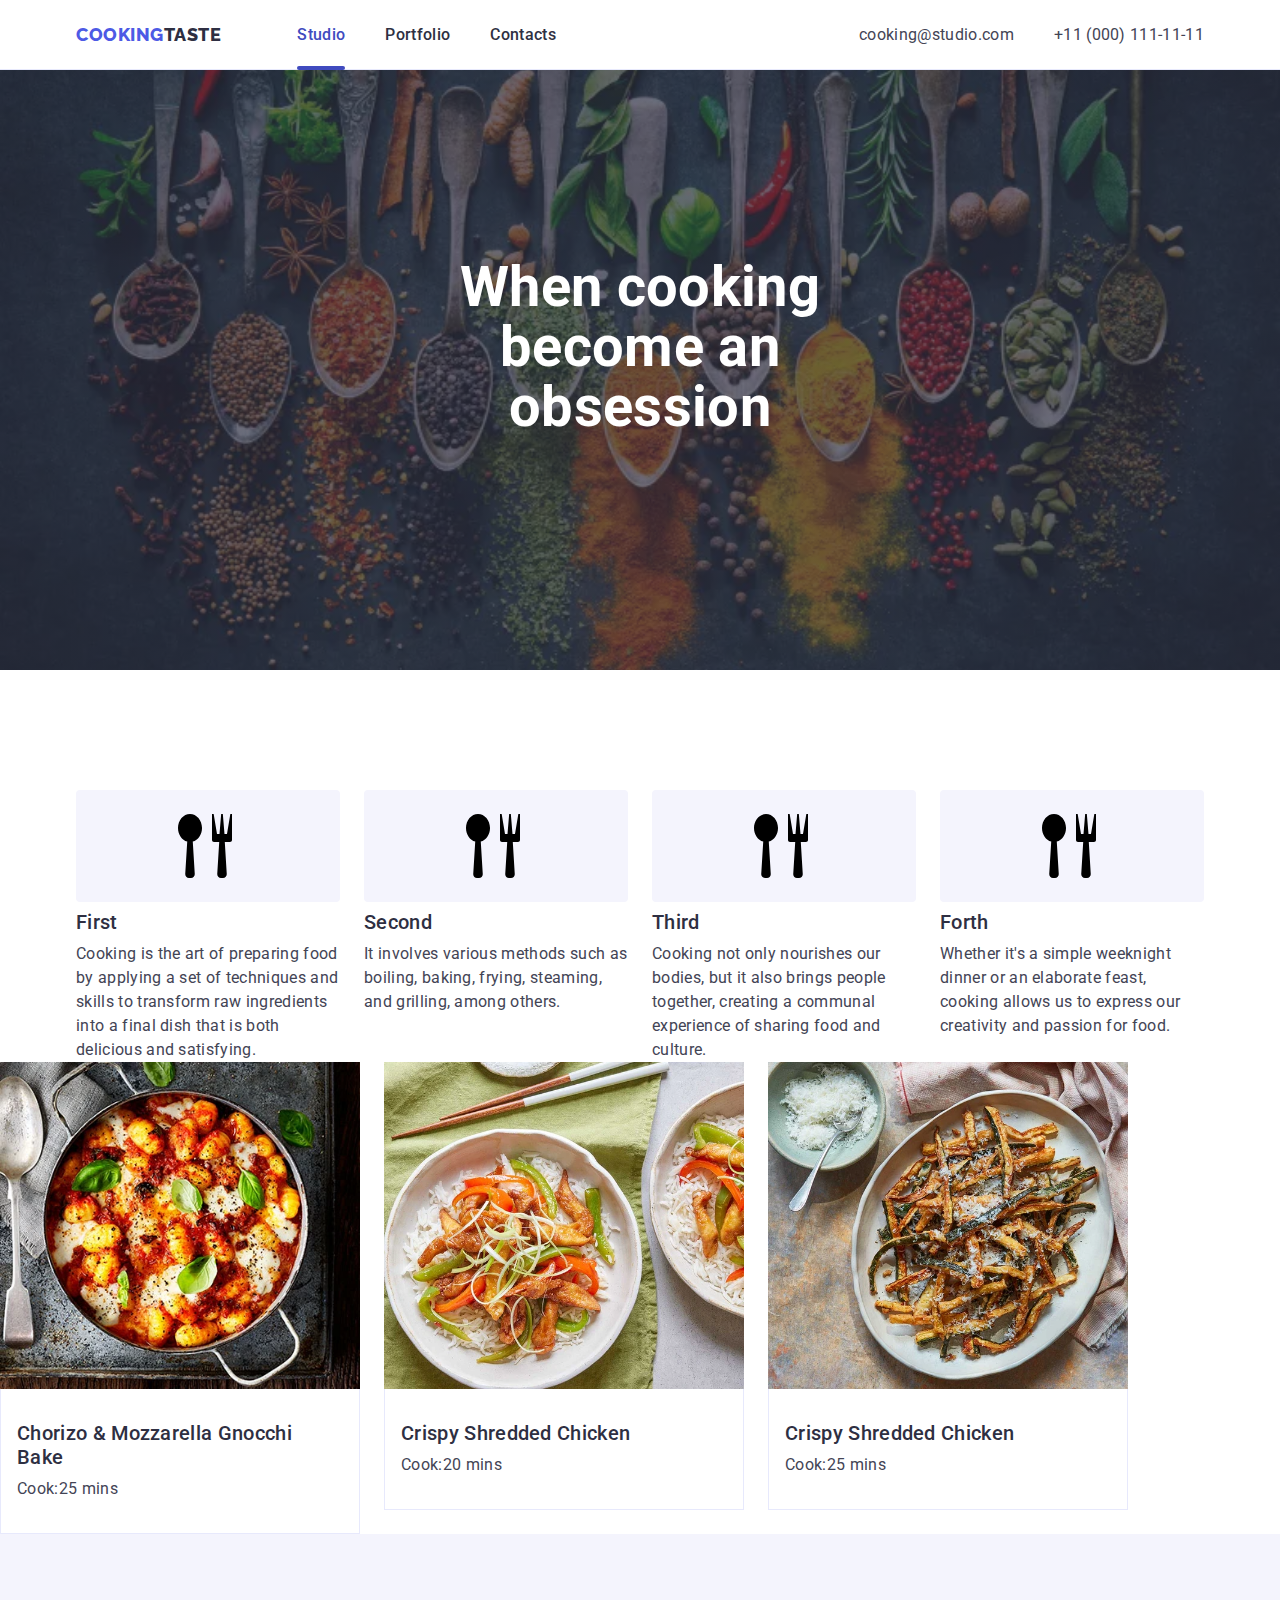
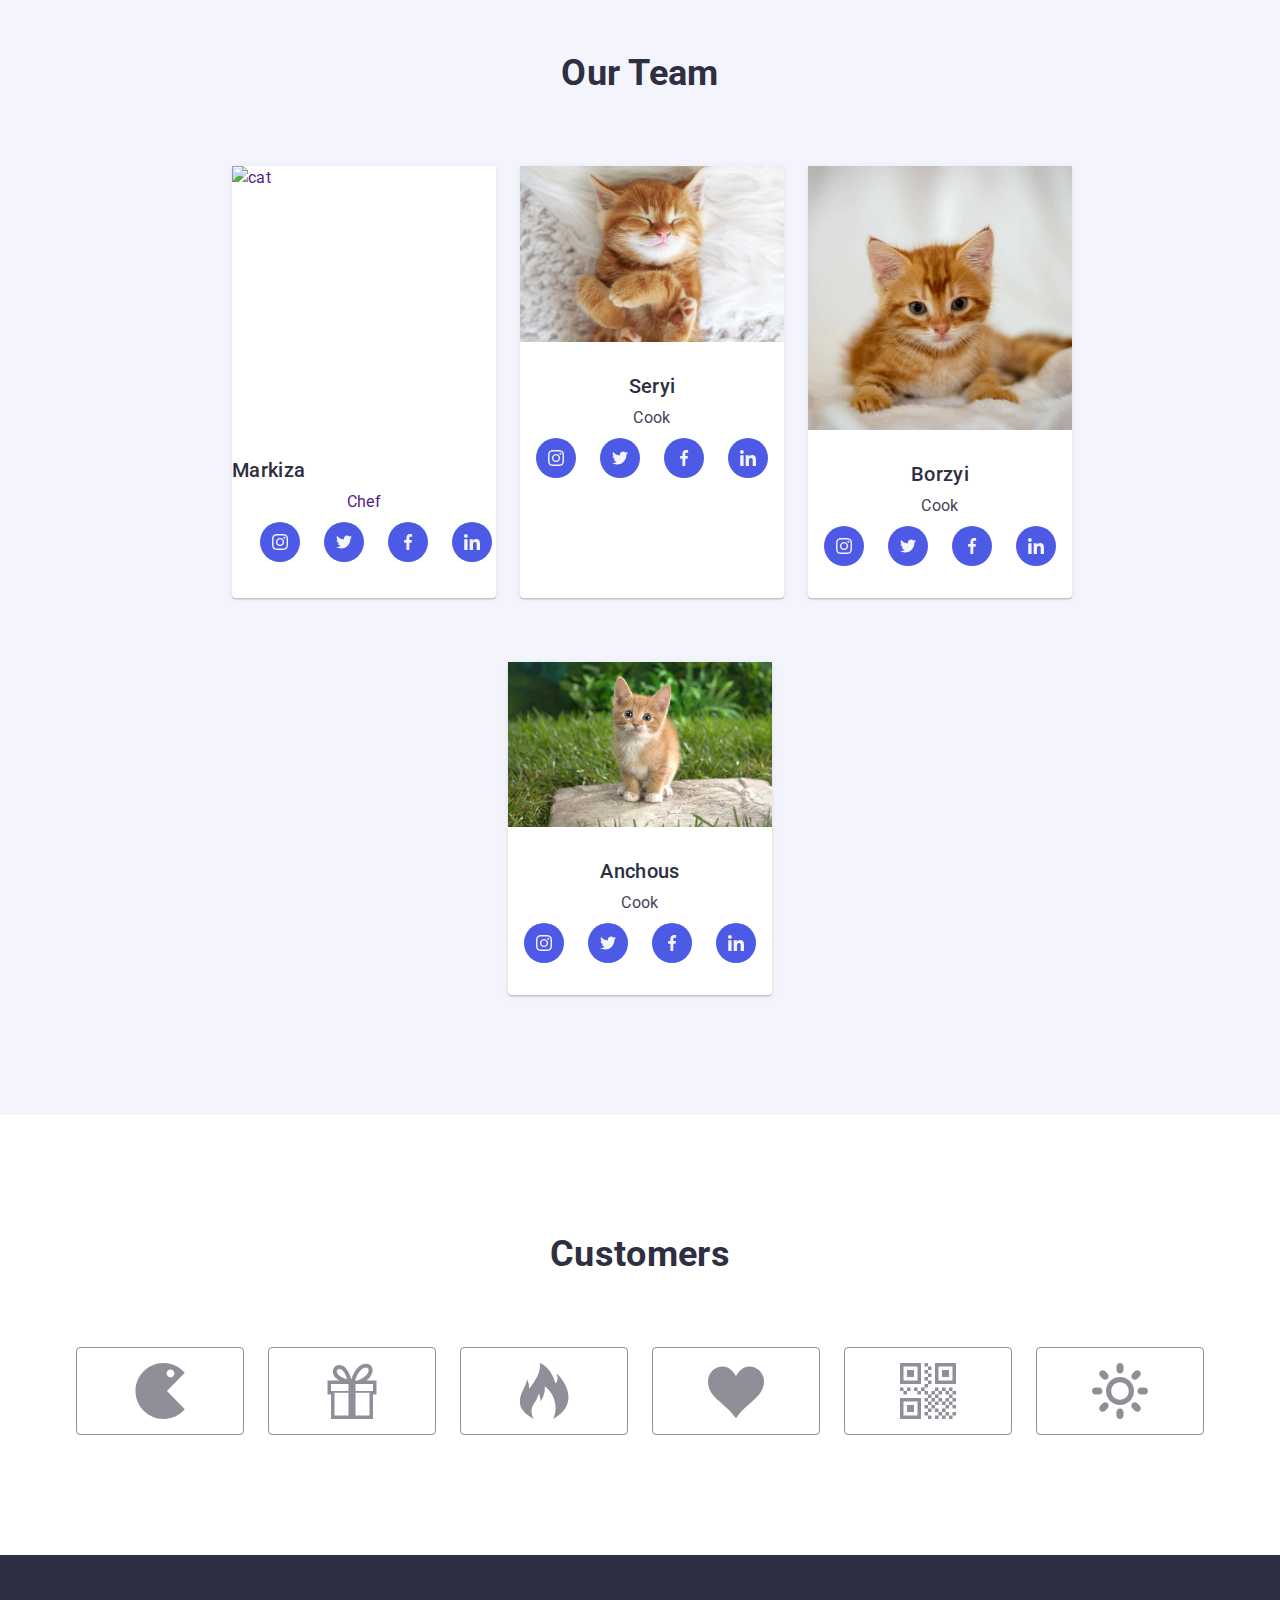
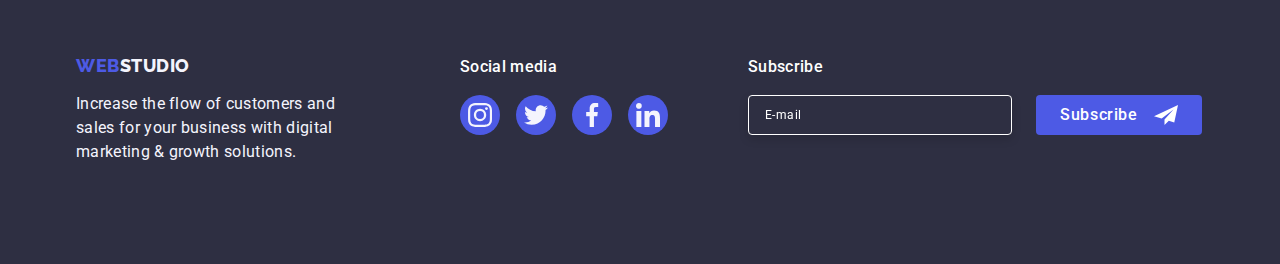
==== commit 25901581: "fa" ====
--- a/index.html
+++ b/index.html
@@ -49,6 +49,7 @@
             <div class="container">
                 <h1 class="main-title">When cooking become an obsession</h1>
             </div>
+        </section>
         <!-- Section Advantages -->
         <section class="section-advantages section">
             <div class="container">
@@ -429,52 +430,6 @@
             </div>
         </div>
     </footer>
-    <!-- Mobile menu -->
-    <div class="menu-container js-menu-container" id="mobile-menu">
-        <button class="menu-toggle js-close-menu">
-            <svg class="menu-toggle-icon" width="24" height="24">
-                <use href="./images/icon.svg#close-icon"></use>
-            </svg>
-        </button>
-
-        <ul class="mobile-menu list">
-            <li><a class="mobile-menu-item current link" href="./index.html">Studio</a></li>
-            <li><a class="mobile-menu-item link" href="./portfolio.html">Portfolio</a></li>
-            <li><a class="mobile-menu-item link" href="">Contacts</a></li>
-        </ul>
-        <ul class="mobile-contscts list">
-            <li class="mobile-contscts-item"><a class="mobile-contscts-tel link" href="tel:+110001111111">+11 (000)
-                    111-11-11</a></li>
-            <li class="mobile-contscts-item"><a class="mobile-contscts-mail link"
-                    href="mailto:info@devstudio.com">info@devstudio.com</a></li>
-        </ul>
-        <ul class="mobile-socials list">
-            <li class="mobile-socials-item">
-                <a class="mobile-socials-link link" href="" target="_blank" rel="noopener noreferrer"
-                    aria-label="Instagram icon"><svg class="footer§-social-media-icon" width="24" height="24">
-                        <use href="./images/icon.svg#icon-instagram"></use>
-                    </svg></a>
-            </li>
-            <li class="mobile-socials-item">
-                <a class="mobile-socials-link link" href="" target="_blank" rel="noopener noreferrer"
-                    aria-label="Twitter icon"><svg class="footer-social-media-icon" width="24" height="24">
-                        <use href="./images/icon.svg#icon-twitter"></use>
-                    </svg></a>
-            </li>
-            <li class="mobile-socials-item">
-                <a class="mobile-socials-link link" href="" target="_blank" rel="noopener noreferrer"
-                    aria-label="Facebook icon"><svg class="footer-social-media-icon" width="24" height="24">
-                        <use href="./images/icon.svg#icon-facebook"></use>
-                    </svg></a>
-            </li>
-            <li class="mobile-socials-item">
-                <a class="mobile-socials-link link" href="" target="_blank" rel="noopener noreferrer"
-                    aria-label="Linkedin icon"><svg class="footer-social-media-icon" width="24" height="24">
-                        <use href="./images/icon.svg#icon-linkedin"></use>
-                    </svg></a>
-            </li>
-        </ul>
-    </div>
     <script defer src="./js/mobile-menu.js"></script>
 </body>
 
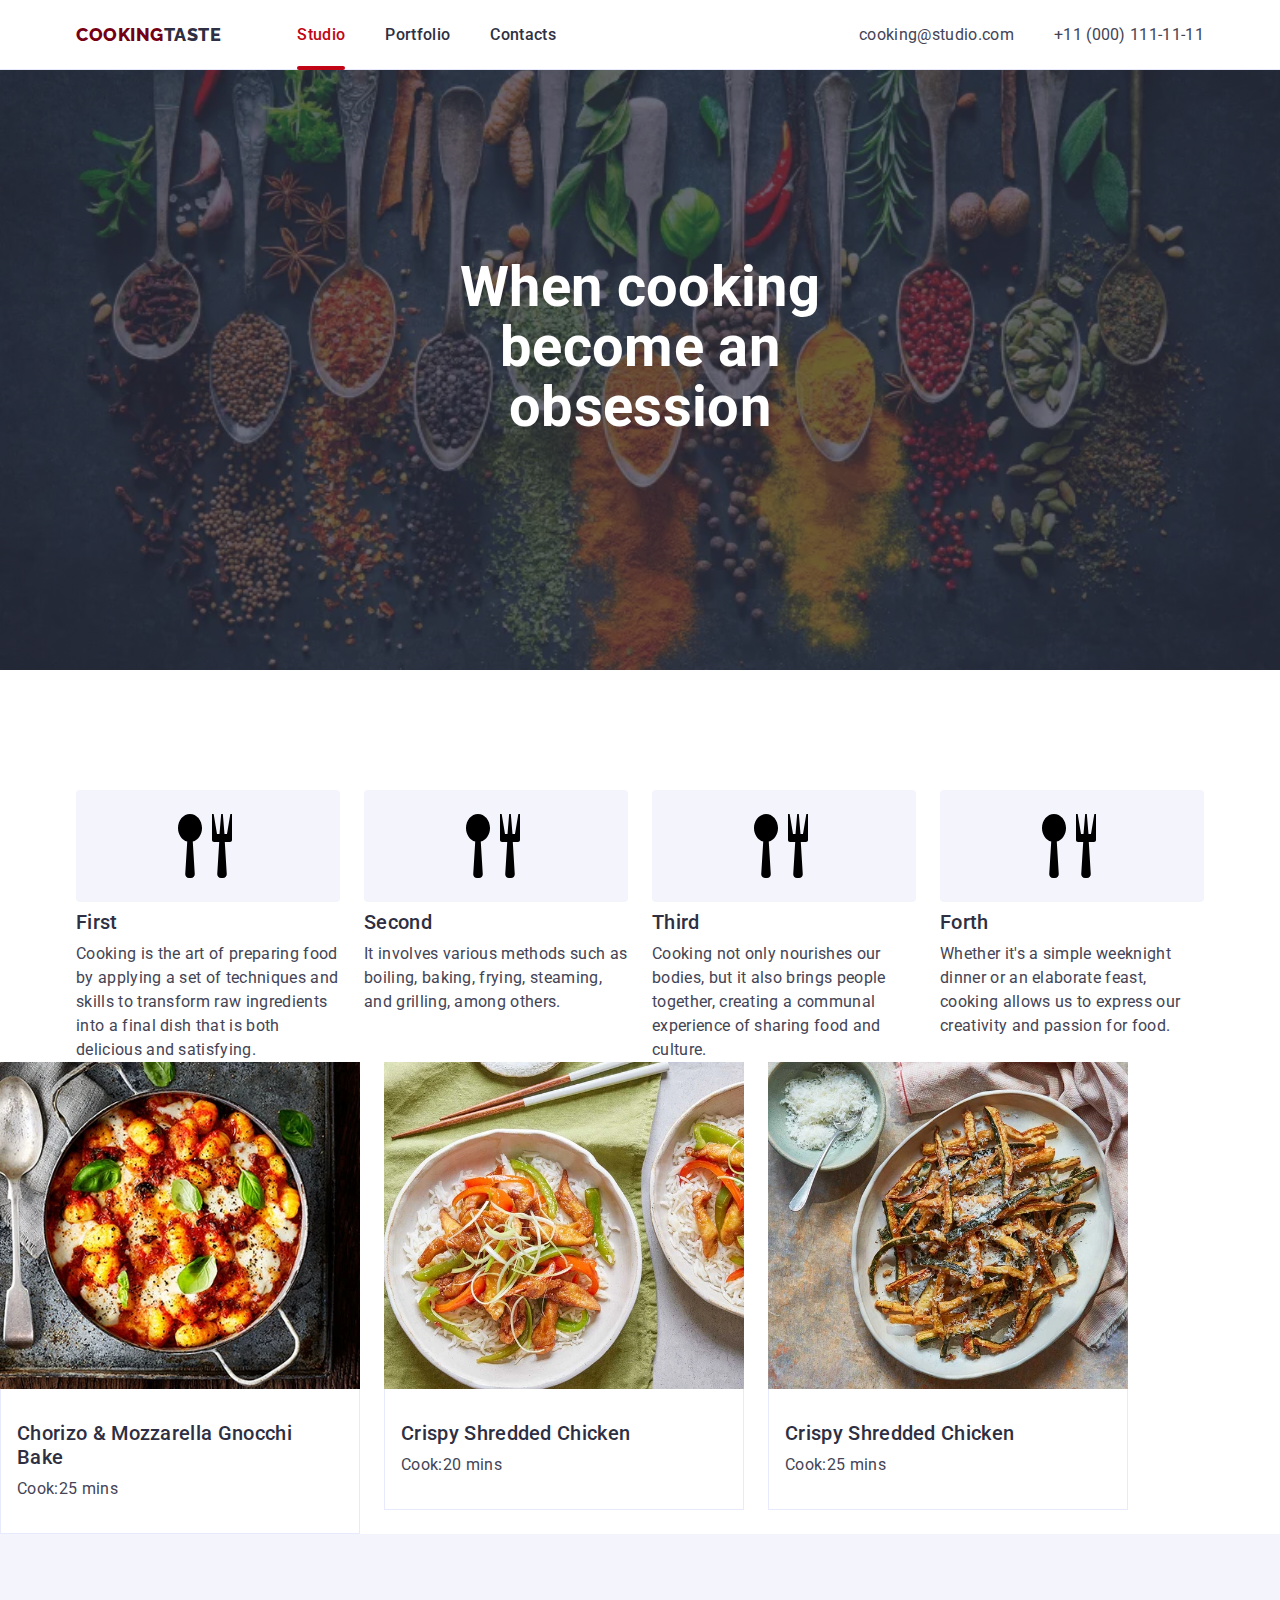
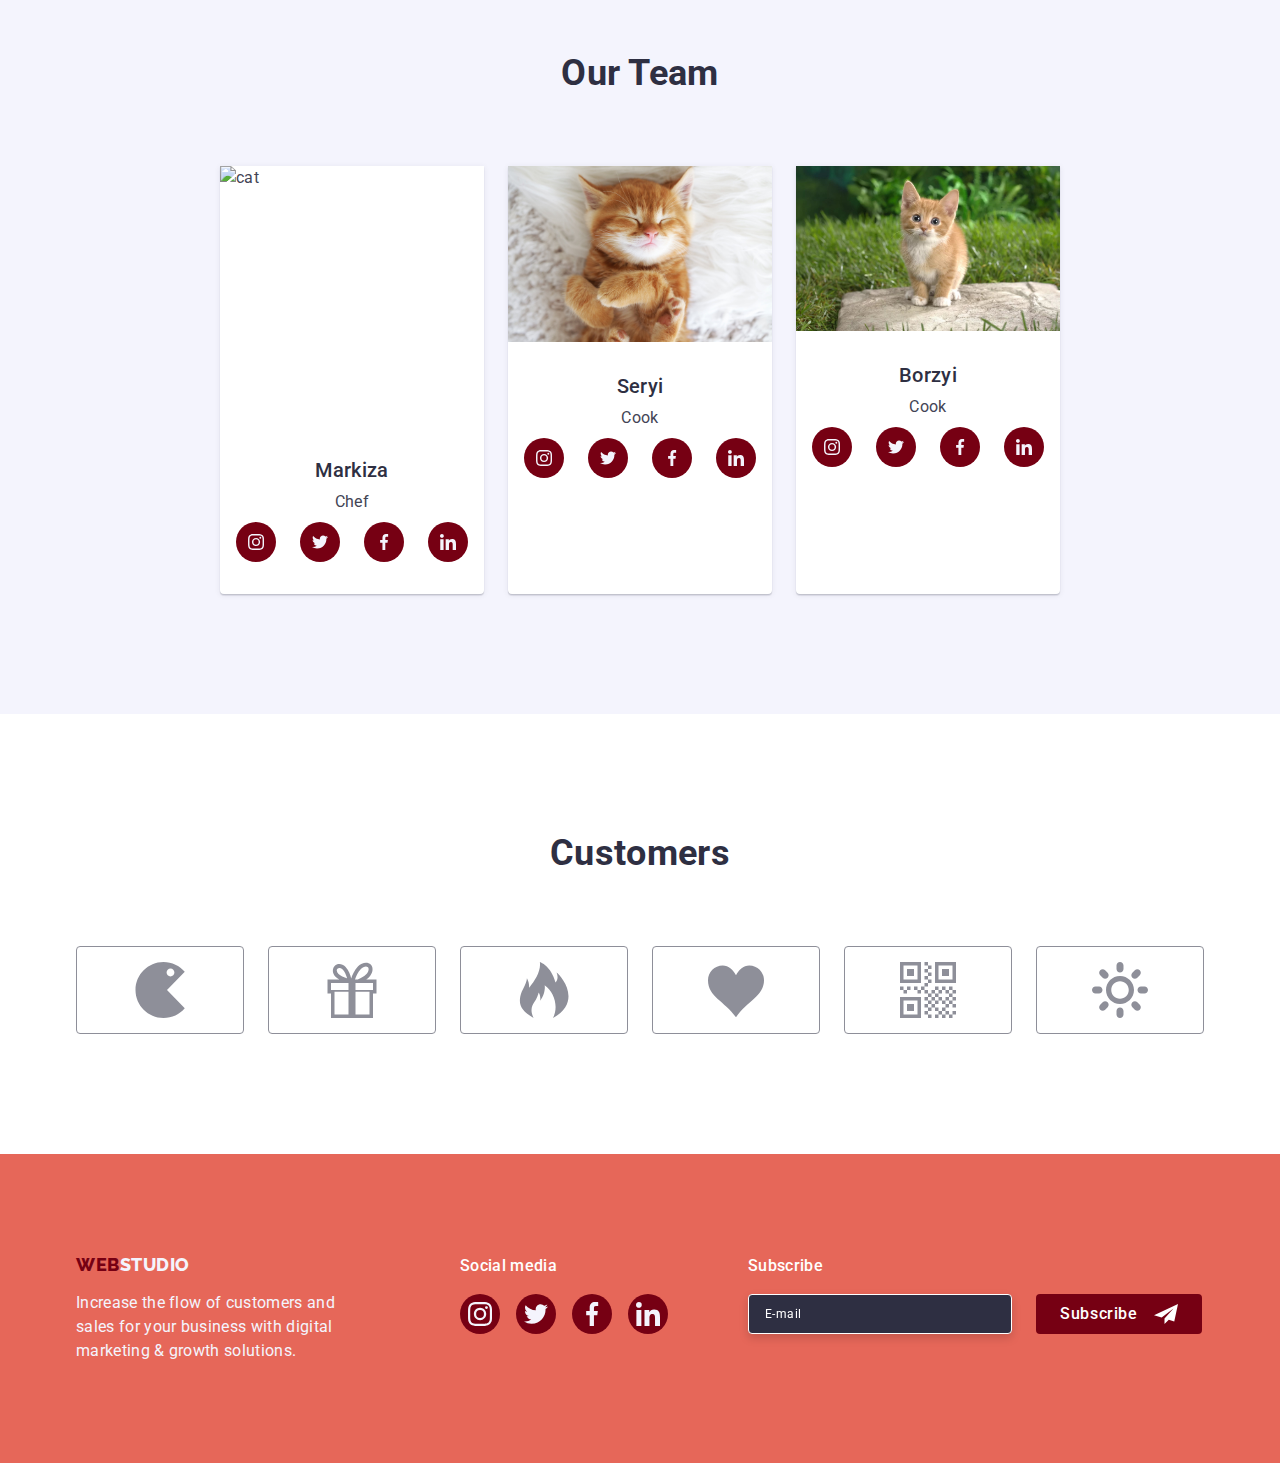
==== commit 419bf62c: "j" ====
--- a/index.html
+++ b/index.html
@@ -24,7 +24,7 @@
                 <a class="header-logo link" href="./index.html">Cooking<span class="header-logo-element">Taste</span></a>
                 <ul class="site-nav list">
                     <li class="site-nav-list"><a class="site-nav-item current link" href="./index.html">Studio</a></li>
-                    <li class="site-nav-list"><a class="site-nav-item link" href="./portfolio.html">Portfolio</a></li>
+                    <li class="site-nav-list"><a class="site-nav-item link" href="">Portfolio</a></li>
                     <li class="site-nav-list"><a class="site-nav-item link" href="">Contacts</a></li>
                 </ul>
             </nav>
@@ -172,11 +172,13 @@
                             <div class="portfolio-overlay">
                                 <p class="portfolio-overlay-text">Ditch the potatoes and try these moreish courgette fries as a snack or side dish. Scatter with parmesan before serving</p>
                             </div>
+                            </div>
                             <div class="portfolio-list-content">
                                 <h2 class="secondary-title">Crispy shredded chicken</h2>
                                 <p class="project-text">Cook:25 mins</p>
                             </div>
-                        </div>
+                    </a>
+                        
         </section>
         <!-- Section Our Team -->
         <section class="section team">
@@ -261,48 +263,10 @@
                     </li>
                     <li class="team-list-element">
                         <img class="img" srcset="
-                  ./images/cat3.jpg
-                " src="./images/cat3.jpg" alt="cat" width="264" height="260" />
-                        <div class="team-list-content">
-                            <h3 class="secondary-title">Borzyi</h3>
-                            <p class="team-list-text">Cook</p>
-                            <ul class="list social-media-list">
-                                <li class="social-media-list-item">
-                                    <a class="link social-media-link" href="" target="_blank" rel="noopener noreferrer"
-                                        aria-label="Instagram icon"><svg class="social-media-icon" width="16"
-                                            height="16">
-                                            <use href="./images/icon.svg#icon-instagram"></use>
-                                        </svg></a>
-                                </li>
-                                <li class="social-media-list-item">
-                                    <a class="link social-media-link" href="" target="_blank" rel="noopener noreferrer"
-                                        aria-label="Twitter icon"><svg class="social-media-icon" width="16" height="16">
-                                            <use href="./images/icon.svg#icon-twitter"></use>
-                                        </svg></a>
-                                </li>
-                                <li class="social-media-list-item">
-                                    <a class="link social-media-link" href="" target="_blank" rel="noopener noreferrer"
-                                        aria-label="Facebook icon"><svg class="social-media-icon" width="16"
-                                            height="16">
-                                            <use href="./images/icon.svg#icon-facebook"></use>
-                                        </svg></a>
-                                </li>
-                                <li class="social-media-list-item">
-                                    <a class="link social-media-link" href="" target="_blank" rel="noopener noreferrer"
-                                        aria-label="Linkedin icon"><svg class="social-media-icon" width="16"
-                                            height="16">
-                                            <use href="./images/icon.svg#icon-linkedin"></use>
-                                        </svg></a>
-                                </li>
-                            </ul>
-                        </div>
-                    </li>
-                    <li class="team-list-element">
-                        <img class="img" srcset="
                   ./images/cat4.jpg
                 " src="./images/cat4.jpg" alt="cat" width="264" height="260" />
                         <div class="team-list-content">
-                            <h3 class="secondary-title">Anchous</h3>
+                            <h3 class="secondary-title">Borzyi</h3>
                             <p class="team-list-text">Cook</p>
                             <ul class="list social-media-list">
                                 <li class="social-media-list-item">
@@ -430,6 +394,52 @@
             </div>
         </div>
     </footer>
+    <!-- Mobile menu -->
+    <div class="menu-container js-menu-container" id="mobile-menu">
+        <button class="menu-toggle js-close-menu">
+            <svg class="menu-toggle-icon" width="24" height="24">
+                <use href="./images/icon.svg#close-icon"></use>
+            </svg>
+        </button>
+    
+        <ul class="mobile-menu list">
+            <li><a class="mobile-menu-item current link" href="./index.html">Studio</a></li>
+            <li><a class="mobile-menu-item link" href="./portfolio.html">Portfolio</a></li>
+            <li><a class="mobile-menu-item link" href="">Contacts</a></li>
+        </ul>
+        <ul class="mobile-contscts list">
+            <li class="mobile-contscts-item"><a class="mobile-contscts-tel link" href="tel:+110001111111">+11 (000)
+                    111-11-11</a></li>
+            <li class="mobile-contscts-item"><a class="mobile-contscts-mail link"
+                    href="mailto:info@devstudio.com">info@devstudio.com</a></li>
+        </ul>
+        <ul class="mobile-socials list">
+            <li class="mobile-socials-item">
+                <a class="mobile-socials-link link" href="" target="_blank" rel="noopener noreferrer"
+                    aria-label="Instagram icon"><svg class="footer§-social-media-icon" width="24" height="24">
+                        <use href="./images/icon.svg#icon-instagram"></use>
+                    </svg></a>
+            </li>
+            <li class="mobile-socials-item">
+                <a class="mobile-socials-link link" href="" target="_blank" rel="noopener noreferrer"
+                    aria-label="Twitter icon"><svg class="footer-social-media-icon" width="24" height="24">
+                        <use href="./images/icon.svg#icon-twitter"></use>
+                    </svg></a>
+            </li>
+            <li class="mobile-socials-item">
+                <a class="mobile-socials-link link" href="" target="_blank" rel="noopener noreferrer"
+                    aria-label="Facebook icon"><svg class="footer-social-media-icon" width="24" height="24">
+                        <use href="./images/icon.svg#icon-facebook"></use>
+                    </svg></a>
+            </li>
+            <li class="mobile-socials-item">
+                <a class="mobile-socials-link link" href="" target="_blank" rel="noopener noreferrer"
+                    aria-label="Linkedin icon"><svg class="footer-social-media-icon" width="24" height="24">
+                        <use href="./images/icon.svg#icon-linkedin"></use>
+                    </svg></a>
+            </li>
+        </ul>
+    </div>
     <script defer src="./js/mobile-menu.js"></script>
 </body>
 
--- a/css/styles.css
+++ b/css/styles.css
@@ -7,12 +7,12 @@
     /* Background color */
     --main-background: #ffffff;
     --secondary-background: #f4f4fd;
-    --hero-background: #2e2f42;
-    --footer-background: #2e2f42;
+    --hero-background: #e66759;
+    --footer-background: #e66759;
     /* Other color */
-    --iris-color: #4d5ae5;
+    --iris-color: #760013;
     --border-color: #e7e9fc;
-    --ocean-color: #404bbf;
+    --ocean-color: #c10416;
 }
 
 body {
@@ -189,7 +189,7 @@
 .secondary-button:focus {
     border: 1px solid transparent;
 
-    background-color: #404bbf;
+    background-color: var(--iris-color);
     box-shadow: 0px 3px 1px rgba(0, 0, 0, 0.1), 0px 2px 1px rgba(0, 0, 0, 0.08),
         0px 2px 2px rgba(0, 0, 0, 0.12);
 
@@ -285,7 +285,7 @@
 
 .site-nav-item:hover,
 .site-nav-item:focus {
-    color: #404bbf;
+    color: #c10416;
 }
 
 .site-nav-item::after {
@@ -517,242 +517,6 @@
     }
 }
 
-/* Modal */
-.is-hidden {
-    visibility: hidden;
-
-    opacity: 0;
-    pointer-events: none;
-}
-
-.backdrop {
-    position: fixed;
-    top: 0;
-    right: 0;
-    bottom: 0;
-    left: 0;
-
-    background: rgba(46, 47, 66, 0.4);
-
-    transition: opacity 250ms cubic-bezier(0.4, 0, 0.2, 1),
-        visibility 250ms cubic-bezier(0.4, 0, 0.2, 1);
-}
-
-.modal {
-    position: absolute;
-    top: 50%;
-    left: 50%;
-
-    width: 408px;
-    padding: 24px;
-    padding-top: 72px;
-    border-radius: 4px;
-
-    background: #fcfcfc;
-    box-shadow: 0px 1px 1px rgba(0, 0, 0, 0.14), 0px 1px 3px rgba(0, 0, 0, 0.12),
-        0px 2px 1px rgba(0, 0, 0, 0.2);
-
-    transform: translate(-50%, -50%);
-}
-
-@media only screen and (max-width: 1157px) {
-    .modal {
-        width: calc(100% - 30px);
-        max-width: 408px;
-        overflow-y: scroll;
-        max-height: 90vh;
-    }
-}
-
-@media only screen and (min-width: 1158px) {
-    .modal {
-        min-height: 576px;
-    }
-}
-
-.modal-close-button {
-    position: absolute;
-    right: 24px;
-    top: 24px;
-    display: block;
-
-    width: 24px;
-    height: 24px;
-    padding: 7px;
-    border: 1px solid rgba(0, 0, 0, 0.1);
-    border-radius: 50%;
-
-    background-color: #e7e9fc;
-
-    color: #2e2f42;
-
-    transition: color 250ms cubic-bezier(0.4, 0, 0.2, 1),
-        backround-color 250ms cubic-bezier(0.4, 0, 0.2, 1);
-
-    cursor: pointer;
-}
-
-.modal-close-button:hover,
-.modal-close-button:focus {
-    background-color: var(--ocean-color);
-
-    color: var(--clean-white);
-}
-
-.modal-close-icon {
-    display: block;
-
-    width: 100%;
-    height: 100%;
-
-    fill: currentColor;
-}
-
-.contact-form-title {
-    display: block;
-
-    max-width: 360px;
-    margin-bottom: 16px;
-
-    font-weight: 500;
-    text-align: center;
-    color: #2e2f42;
-}
-
-.contact-form {
-    text-align: left;
-}
-
-/* @media only screen and (max-width: 767px) {
-  .contact-form {
-    width: calc(100% - 48px);
-  }
-} */
-.contact-form-label {
-    display: block;
-
-    margin-bottom: 4px;
-
-    font-size: 12px;
-    line-height: 1.17;
-    letter-spacing: 0.04em;
-    color: #8e8f99;
-}
-
-.contact-form-label-text {
-    display: block;
-
-    margin-bottom: 4px;
-}
-
-.contact-form-label-box {
-    position: relative;
-}
-
-.contact-form-input {
-    display: block;
-
-    width: 100%;
-    height: 40px;
-    margin-bottom: 8px;
-    padding-left: 38px;
-
-    font-size: 18px;
-
-    transition: outline-color 250ms cubic-bezier(0.4, 0, 0.2, 1);
-}
-
-.contact-form-input:focus-visible {
-    border: 1px solid #4d5ae5;
-    border-radius: 4px;
-    outline: none;
-}
-
-.contact-form-input:focus-visible+.contact-form-input-icon {
-    fill: var(--iris-color);
-}
-
-.contact-form-input-icon {
-    position: absolute;
-    top: 50%;
-    left: 16px;
-
-    fill: #2e2f42;
-
-    transform: translateY(-50%);
-    transition: fill 250ms cubic-bezier(0.4, 0, 0.2, 1);
-}
-
-.contact-form-textarea {
-    width: 100%;
-    height: 120px;
-    margin-bottom: 16px;
-    padding-top: 8px;
-    padding-left: 16px;
-
-    font-size: 12px;
-
-    transition: outline-color 250ms cubic-bezier(0.4, 0, 0.2, 1);
-
-    resize: none;
-}
-
-.contact-form-textarea::placeholder {
-    font-size: 12px;
-    line-height: 1.17;
-    letter-spacing: 0.04em;
-    color: #8e8f99;
-}
-
-.contact-form-textarea:focus-visible {
-    border: 1px solid #4d5ae5;
-    border-radius: 4px;
-    outline: none;
-}
-
-.contact-form-checkbox {
-    appearance: none;
-}
-
-.contact-form-checkbox:checked+.contact-form-checkbox-icon {
-    /* border: 1px solid #404bbf;
-  border-radius: 2px; */
-
-    background-color: #404bbf;
-}
-
-.contact-form-checkbox-label {
-    display: flex;
-    align-items: center;
-
-    margin-bottom: 24px;
-
-    font-size: 12px;
-    line-height: 1.17;
-    letter-spacing: 0.04em;
-    color: #8e8f99;
-}
-
-.contact-form-checkbox-icon {
-    display: inline-block;
-
-    width: 16px;
-    height: 16px;
-    margin-right: 8px;
-    padding: 3px 2px;
-    border: 1px solid rgba(46, 47, 66, 0.4);
-    border-radius: 2px;
-
-    fill: #fcfcfc;
-
-    transition: background-color 250ms cubic-bezier(0.4, 0, 0.2, 1),
-        border 250ms cubic-bezier(0.4, 0, 0.2, 1), border-radius 250ms cubic-bezier(0.4, 0, 0.2, 1);
-}
-
-.privacy-polisy-link {
-    color: var(--iris-color);
-}
-
 /**
   |============================
   | Section Advantages
@@ -841,17 +605,6 @@
     }
 }
 
-/**
-  |============================
-  | Section Projects 
-  |============================
-*/
-@media only screen and (max-width: 1157px) {
-    .section-project {
-        display: none;
-    }
-}
-
 .section-title {
     margin-bottom: 72px;
 
@@ -864,10 +617,6 @@
     color: var(--title);
 }
 
-.projects-list {
-    display: flex;
-    gap: 24px;
-}
 
 /**
   |============================
@@ -1013,6 +762,437 @@
     fill: currentColor;
 }
 
+/**
+  |============================
+  | Footer
+  |============================
+*/
+
+.footer {
+    padding-top: 96px;
+    padding-bottom: 96px;
+
+    background-color: var(--footer-background);
+}
+
+@media only screen and (min-width: 1158px) {
+    .footer {
+        padding-top: 100px;
+        padding-bottom: 100px;
+    }
+}
+
+.footer-contant {
+    display: flex;
+    flex-direction: column;
+    gap: 72px;
+    align-items: center;
+}
+
+@media only screen and (min-width: 768px) {
+    .footer-contant {
+        flex-direction: row;
+        flex-wrap: wrap;
+        row-gap: 72px;
+        column-gap: 24px;
+        align-items: flex-start;
+        width: 582px;
+    }
+}
+
+@media only screen and (min-width: 1158px) {
+    .footer-contant {
+        align-items: baseline;
+        flex-wrap: nowrap;
+        column-gap: 0;
+    }
+}
+
+.footer-contant-left {
+    display: flex;
+    align-items: center;
+    flex-direction: column;
+}
+
+@media only screen and (min-width: 768px) {
+    .footer-contant-left {
+        align-items: start;
+    }
+}
+
+@media only screen and (min-width: 1158px) {
+    .footer-contant-left {
+        margin-right: 120px;
+    }
+}
+
+.footer-logo {
+    display: inline-block;
+    align-items: center;
+
+    margin-bottom: 16px;
+
+    font-family: 'Raleway', sans-serif;
+    font-style: normal;
+    font-weight: 800;
+    font-size: 18px;
+    text-transform: uppercase;
+    line-height: 1.17;
+    letter-spacing: 0.03em;
+    color: var(--iris-color);
+}
+
+.footer-logo-element {
+    display: inline-block;
+
+    color: var(--footer-text);
+}
+
+.footer-text {
+    width: 264px;
+
+    color: var(--footer-text);
+}
+
+.footer-contant-center {
+    display: flex;
+    align-items: center;
+    flex-direction: column;
+}
+
+@media only screen and (min-width: 768px) {
+    .footer-contant-center {
+        align-items: start;
+    }
+}
+
+@media only screen and (min-width: 1158px) {
+    .footer-contant-center {
+        margin-right: 80px;
+    }
+}
+
+.footer-pseudo-title {
+    margin-bottom: 16px;
+
+    font-weight: 500;
+    color: var(--clean-white);
+}
+
+.footer-social-media-list {
+    display: flex;
+    gap: 16px;
+}
+
+.footer-social-media-item {
+    width: 40px;
+    height: 40px;
+}
+
+.footer-social-media-link {
+    display: flex;
+    align-items: center;
+    justify-content: center;
+
+    width: 100%;
+    height: 100%;
+    border-radius: 50%;
+
+    background-color: var(--iris-color);
+
+    transition: background-color 250ms cubic-bezier(0.4, 0, 0.2, 1);
+}
+
+.footer-social-media-link:hover,
+.footer-social-media-link:focus {
+    background-color: #eebba2;
+}
+
+.footer-social-media-icon {
+    fill: var(--footer-text);
+}
+
+.footer-contant-right {
+    display: flex;
+    flex-direction: column;
+    align-items: center;
+    width: 100%;
+}
+
+@media only screen and (min-width: 768px) {
+    .footer-contant-right {
+        align-items: start;
+    }
+}
+
+.footer-subscribe-form {
+    display: flex;
+    flex-direction: column;
+    gap: 16px;
+    width: 100%;
+}
+
+@media only screen and (min-width: 768px) {
+    .footer-subscribe-form {
+        flex-direction: row;
+        gap: 24px;
+    }
+}
+
+.footer-subscribe-input {
+    width: 100%;
+    height: 40px;
+    padding: 8px 16px;
+    border: 1px solid var(--clean-white);
+    border-radius: 4px;
+
+    background-color: #2e2f42;
+    filter: drop-shadow(0px 4px 4px rgba(0, 0, 0, 0.15));
+
+    font-size: 12px;
+    line-height: 2;
+    letter-spacing: 0.04em;
+    color: var(--clean-white);
+
+    transition: outline-color 250ms cubic-bezier(0.4, 0, 0.2, 1);
+}
+
+@media only screen and (min-width: 768px) {
+    .footer-subscribe-input {
+        width: 264px;
+    }
+}
+
+.footer-subscribe-input:focus-visible {
+    outline: none;
+}
+
+.footer-subscribe-input::placeholder {
+    font-size: 12px;
+    line-height: 2;
+    letter-spacing: 0.04em;
+    color: var(--clean-white);
+}
+
+.footer-subscribe-button {
+    display: flex;
+    gap: 16px;
+    align-items: center;
+    justify-content: center;
+
+    height: 40px;
+    padding: 8px 24px;
+    border: none;
+
+    background-color: var(--iris-color);
+
+    color: var(--clean-white);
+}
+
+@media only screen and (min-width: 768px) {
+    .footer-subscribe-button {
+        margin: 0;
+    }
+}
+
+.footer-subscribe-button:hover,
+.footer-subscribe-button:focus {
+    background-color: #eebba2;
+}
+
+.footer-subscribe-button-icon {
+    display: inline-block;
+}
+
+/**
+  |============================
+  | Mobile menu
+  |============================
+*/
+
+.menu-burger {
+    display: flex;
+    align-items: center;
+    justify-content: center;
+
+    padding: 0;
+    border: none;
+    outline: none;
+
+    /* background-color: var(--clean-white); */
+
+    cursor: pointer;
+    /* box-shadow: 0px 4px 4px rgba(0, 0, 0, 0.25); */
+}
+
+@media only screen and (min-width: 768px) {
+    .menu-burger {
+        display: none;
+    }
+}
+
+.menu-burger-icon {
+    stroke: var(--title);
+}
+
+.menu-toggle {
+    display: flex;
+    align-items: center;
+    justify-content: center;
+
+    margin: 0;
+
+    outline: none;
+
+    width: 24px;
+    height: 24px;
+    padding: 7px;
+    border: 1px solid var(--border-color);
+    border-radius: 50%;
+
+    background-color: var(--clean-white);
+
+    color: #2e2f42;
+
+    cursor: pointer;
+    box-shadow: 0px 4px 4px rgba(0, 0, 0, 0.25);
+}
+
+@media (min-width: 768px) {
+    .menu-toggle {
+        display: none;
+    }
+}
+
+.menu-toggle:hover,
+.menu-toggle:focus {
+    background-color: var(--clean-white);
+}
+
+.menu-toggle-icon {
+    display: block;
+
+    width: 100%;
+    height: 100%;
+
+    fill: currentColor;
+}
+
+.menu-container {
+    position: fixed;
+    top: 0;
+    left: 0;
+    z-index: 999;
+    display: flex;
+    flex-direction: column;
+
+    width: 100vw;
+    height: 100vh;
+    padding-top: 80px;
+    /* padding-right: 35px; */
+    padding-bottom: 40px;
+    padding-left: 40px;
+
+    background-color: var(--clean-white);
+
+    transform: translateX(100%);
+    transition: transform 250ms cubic-bezier(0.4, 0, 0.2, 1);
+}
+
+.menu-container.is-open {
+    transform: translateX(0);
+}
+
+.menu-container .menu-toggle {
+    position: absolute;
+    top: 24px;
+    right: 24px;
+}
+
+.mobile-menu {
+    margin: 0;
+    margin-bottom: auto;
+    padding: 0;
+    display: flex;
+    gap: 40px;
+    flex-direction: column;
+    list-style: none;
+}
+
+.mobile-menu-item {
+    display: block;
+
+    font-weight: 700;
+    font-size: 36px;
+    line-height: 1.11;
+    text-transform: capitalize;
+    text-decoration: none;
+    color: var(--title);
+}
+
+.mobile-menu-item.current {
+    color: var(--ocean-color);
+}
+
+.mobile-contscts {
+    margin-bottom: 48px;
+}
+
+.mobile-contscts-item:nth-child(1) {
+    margin-bottom: 40px;
+}
+
+.mobile-contscts-tel {
+    font-weight: 700;
+    font-size: 36px;
+    line-height: 1.11;
+    text-transform: capitalize;
+    color: #c10416;
+}
+
+@media only screen and (max-width: 384px) {
+    .mobile-contscts-tel {
+        font-size: 26px;
+    }
+}
+
+.mobile-contscts-mail {
+    font-weight: 500;
+    font-size: 20px;
+    line-height: 1.2;
+
+    color: #434455;
+}
+
+.mobile-socials {
+    display: flex;
+    gap: 56px;
+}
+
+@media only screen and (max-width: 384px) {
+    .mobile-socials {
+        gap: 30px;
+    }
+}
+
+.mobile-socials-item {
+    width: 40px;
+    height: 40px;
+}
+
+.mobile-socials-link {
+    display: flex;
+    align-items: center;
+    justify-content: center;
+
+    width: 100%;
+    height: 100%;
+    border-radius: 50%;
+
+    background-color: var(--iris-color);
+
+    transition: background-color 250ms cubic-bezier(0.4, 0, 0.2, 1);
+}
 /**
   |============================
   | Portfolio
@@ -1158,436 +1338,4 @@
     font-size: 20px;
     line-height: 1.2;
     text-align: left;
-}
-
-/**
-  |============================
-  | Footer
-  |============================
-*/
-
-.footer {
-    padding-top: 96px;
-    padding-bottom: 96px;
-
-    background-color: var(--footer-background);
-}
-
-@media only screen and (min-width: 1158px) {
-    .footer {
-        padding-top: 100px;
-        padding-bottom: 100px;
-    }
-}
-
-.footer-contant {
-    display: flex;
-    flex-direction: column;
-    gap: 72px;
-    align-items: center;
-}
-
-@media only screen and (min-width: 768px) {
-    .footer-contant {
-        flex-direction: row;
-        flex-wrap: wrap;
-        row-gap: 72px;
-        column-gap: 24px;
-        align-items: flex-start;
-        width: 582px;
-    }
-}
-
-@media only screen and (min-width: 1158px) {
-    .footer-contant {
-        align-items: baseline;
-        flex-wrap: nowrap;
-        column-gap: 0;
-    }
-}
-
-.footer-contant-left {
-    display: flex;
-    align-items: center;
-    flex-direction: column;
-}
-
-@media only screen and (min-width: 768px) {
-    .footer-contant-left {
-        align-items: start;
-    }
-}
-
-@media only screen and (min-width: 1158px) {
-    .footer-contant-left {
-        margin-right: 120px;
-    }
-}
-
-.footer-logo {
-    display: inline-block;
-    align-items: center;
-
-    margin-bottom: 16px;
-
-    font-family: 'Raleway', sans-serif;
-    font-style: normal;
-    font-weight: 800;
-    font-size: 18px;
-    text-transform: uppercase;
-    line-height: 1.17;
-    letter-spacing: 0.03em;
-    color: var(--iris-color);
-}
-
-.footer-logo-element {
-    display: inline-block;
-
-    color: var(--footer-text);
-}
-
-.footer-text {
-    width: 264px;
-
-    color: var(--footer-text);
-}
-
-.footer-contant-center {
-    display: flex;
-    align-items: center;
-    flex-direction: column;
-}
-
-@media only screen and (min-width: 768px) {
-    .footer-contant-center {
-        align-items: start;
-    }
-}
-
-@media only screen and (min-width: 1158px) {
-    .footer-contant-center {
-        margin-right: 80px;
-    }
-}
-
-.footer-pseudo-title {
-    margin-bottom: 16px;
-
-    font-weight: 500;
-    color: var(--clean-white);
-}
-
-.footer-social-media-list {
-    display: flex;
-    gap: 16px;
-}
-
-.footer-social-media-item {
-    width: 40px;
-    height: 40px;
-}
-
-.footer-social-media-link {
-    display: flex;
-    align-items: center;
-    justify-content: center;
-
-    width: 100%;
-    height: 100%;
-    border-radius: 50%;
-
-    background-color: var(--iris-color);
-
-    transition: background-color 250ms cubic-bezier(0.4, 0, 0.2, 1);
-}
-
-.footer-social-media-link:hover,
-.footer-social-media-link:focus {
-    background-color: #31d0aa;
-}
-
-.footer-social-media-icon {
-    fill: var(--footer-text);
-}
-
-.footer-contant-right {
-    display: flex;
-    flex-direction: column;
-    align-items: center;
-    width: 100%;
-}
-
-@media only screen and (min-width: 768px) {
-    .footer-contant-right {
-        align-items: start;
-    }
-}
-
-.footer-subscribe-form {
-    display: flex;
-    flex-direction: column;
-    gap: 16px;
-    width: 100%;
-}
-
-@media only screen and (min-width: 768px) {
-    .footer-subscribe-form {
-        flex-direction: row;
-        gap: 24px;
-    }
-}
-
-.footer-subscribe-input {
-    width: 100%;
-    height: 40px;
-    padding: 8px 16px;
-    border: 1px solid var(--clean-white);
-    border-radius: 4px;
-
-    background-color: #2e2f42;
-    filter: drop-shadow(0px 4px 4px rgba(0, 0, 0, 0.15));
-
-    font-size: 12px;
-    line-height: 2;
-    letter-spacing: 0.04em;
-    color: var(--clean-white);
-
-    transition: outline-color 250ms cubic-bezier(0.4, 0, 0.2, 1);
-}
-
-@media only screen and (min-width: 768px) {
-    .footer-subscribe-input {
-        width: 264px;
-    }
-}
-
-.footer-subscribe-input:focus-visible {
-    outline: none;
-}
-
-.footer-subscribe-input::placeholder {
-    font-size: 12px;
-    line-height: 2;
-    letter-spacing: 0.04em;
-    color: var(--clean-white);
-}
-
-.footer-subscribe-button {
-    display: flex;
-    gap: 16px;
-    align-items: center;
-    justify-content: center;
-
-    height: 40px;
-    padding: 8px 24px;
-    border: none;
-
-    background-color: var(--iris-color);
-
-    color: var(--clean-white);
-}
-
-@media only screen and (min-width: 768px) {
-    .footer-subscribe-button {
-        margin: 0;
-    }
-}
-
-.footer-subscribe-button:hover,
-.footer-subscribe-button:focus {
-    background-color: #404bbf;
-}
-
-.footer-subscribe-button-icon {
-    display: inline-block;
-}
-
-/**
-  |============================
-  | Mobile menu
-  |============================
-*/
-
-.menu-burger {
-    display: flex;
-    align-items: center;
-    justify-content: center;
-
-    padding: 0;
-    border: none;
-    outline: none;
-
-    /* background-color: var(--clean-white); */
-
-    cursor: pointer;
-    /* box-shadow: 0px 4px 4px rgba(0, 0, 0, 0.25); */
-}
-
-@media only screen and (min-width: 768px) {
-    .menu-burger {
-        display: none;
-    }
-}
-
-.menu-burger-icon {
-    stroke: var(--title);
-}
-
-.menu-toggle {
-    display: flex;
-    align-items: center;
-    justify-content: center;
-
-    margin: 0;
-
-    outline: none;
-
-    width: 24px;
-    height: 24px;
-    padding: 7px;
-    border: 1px solid var(--border-color);
-    border-radius: 50%;
-
-    background-color: var(--clean-white);
-
-    color: #2e2f42;
-
-    cursor: pointer;
-    box-shadow: 0px 4px 4px rgba(0, 0, 0, 0.25);
-}
-
-@media (min-width: 768px) {
-    .menu-toggle {
-        display: none;
-    }
-}
-
-.menu-toggle:hover,
-.menu-toggle:focus {
-    background-color: var(--clean-white);
-}
-
-.menu-toggle-icon {
-    display: block;
-
-    width: 100%;
-    height: 100%;
-
-    fill: currentColor;
-}
-
-.menu-container {
-    position: fixed;
-    top: 0;
-    left: 0;
-    z-index: 999;
-    display: flex;
-    flex-direction: column;
-
-    width: 100vw;
-    height: 100vh;
-    padding-top: 80px;
-    /* padding-right: 35px; */
-    padding-bottom: 40px;
-    padding-left: 40px;
-
-    background-color: var(--clean-white);
-
-    transform: translateX(100%);
-    transition: transform 250ms cubic-bezier(0.4, 0, 0.2, 1);
-}
-
-.menu-container.is-open {
-    transform: translateX(0);
-}
-
-.menu-container .menu-toggle {
-    position: absolute;
-    top: 24px;
-    right: 24px;
-}
-
-.mobile-menu {
-    margin: 0;
-    margin-bottom: auto;
-    padding: 0;
-    display: flex;
-    gap: 40px;
-    flex-direction: column;
-    list-style: none;
-}
-
-.mobile-menu-item {
-    display: block;
-
-    font-weight: 700;
-    font-size: 36px;
-    line-height: 1.11;
-    text-transform: capitalize;
-    text-decoration: none;
-    color: var(--title);
-}
-
-.mobile-menu-item.current {
-    color: var(--ocean-color);
-}
-
-.mobile-contscts {
-    margin-bottom: 48px;
-}
-
-.mobile-contscts-item:nth-child(1) {
-    margin-bottom: 40px;
-}
-
-.mobile-contscts-tel {
-    font-weight: 700;
-    font-size: 36px;
-    line-height: 1.11;
-    text-transform: capitalize;
-    color: #4d5ae5;
-}
-
-@media only screen and (max-width: 384px) {
-    .mobile-contscts-tel {
-        font-size: 26px;
-    }
-}
-
-.mobile-contscts-mail {
-    font-weight: 500;
-    font-size: 20px;
-    line-height: 1.2;
-
-    color: #434455;
-}
-
-.mobile-socials {
-    display: flex;
-    gap: 56px;
-}
-
-@media only screen and (max-width: 384px) {
-    .mobile-socials {
-        gap: 30px;
-    }
-}
-
-.mobile-socials-item {
-    width: 40px;
-    height: 40px;
-}
-
-.mobile-socials-link {
-    display: flex;
-    align-items: center;
-    justify-content: center;
-
-    width: 100%;
-    height: 100%;
-    border-radius: 50%;
-
-    background-color: var(--iris-color);
-
-    transition: background-color 250ms cubic-bezier(0.4, 0, 0.2, 1);
 }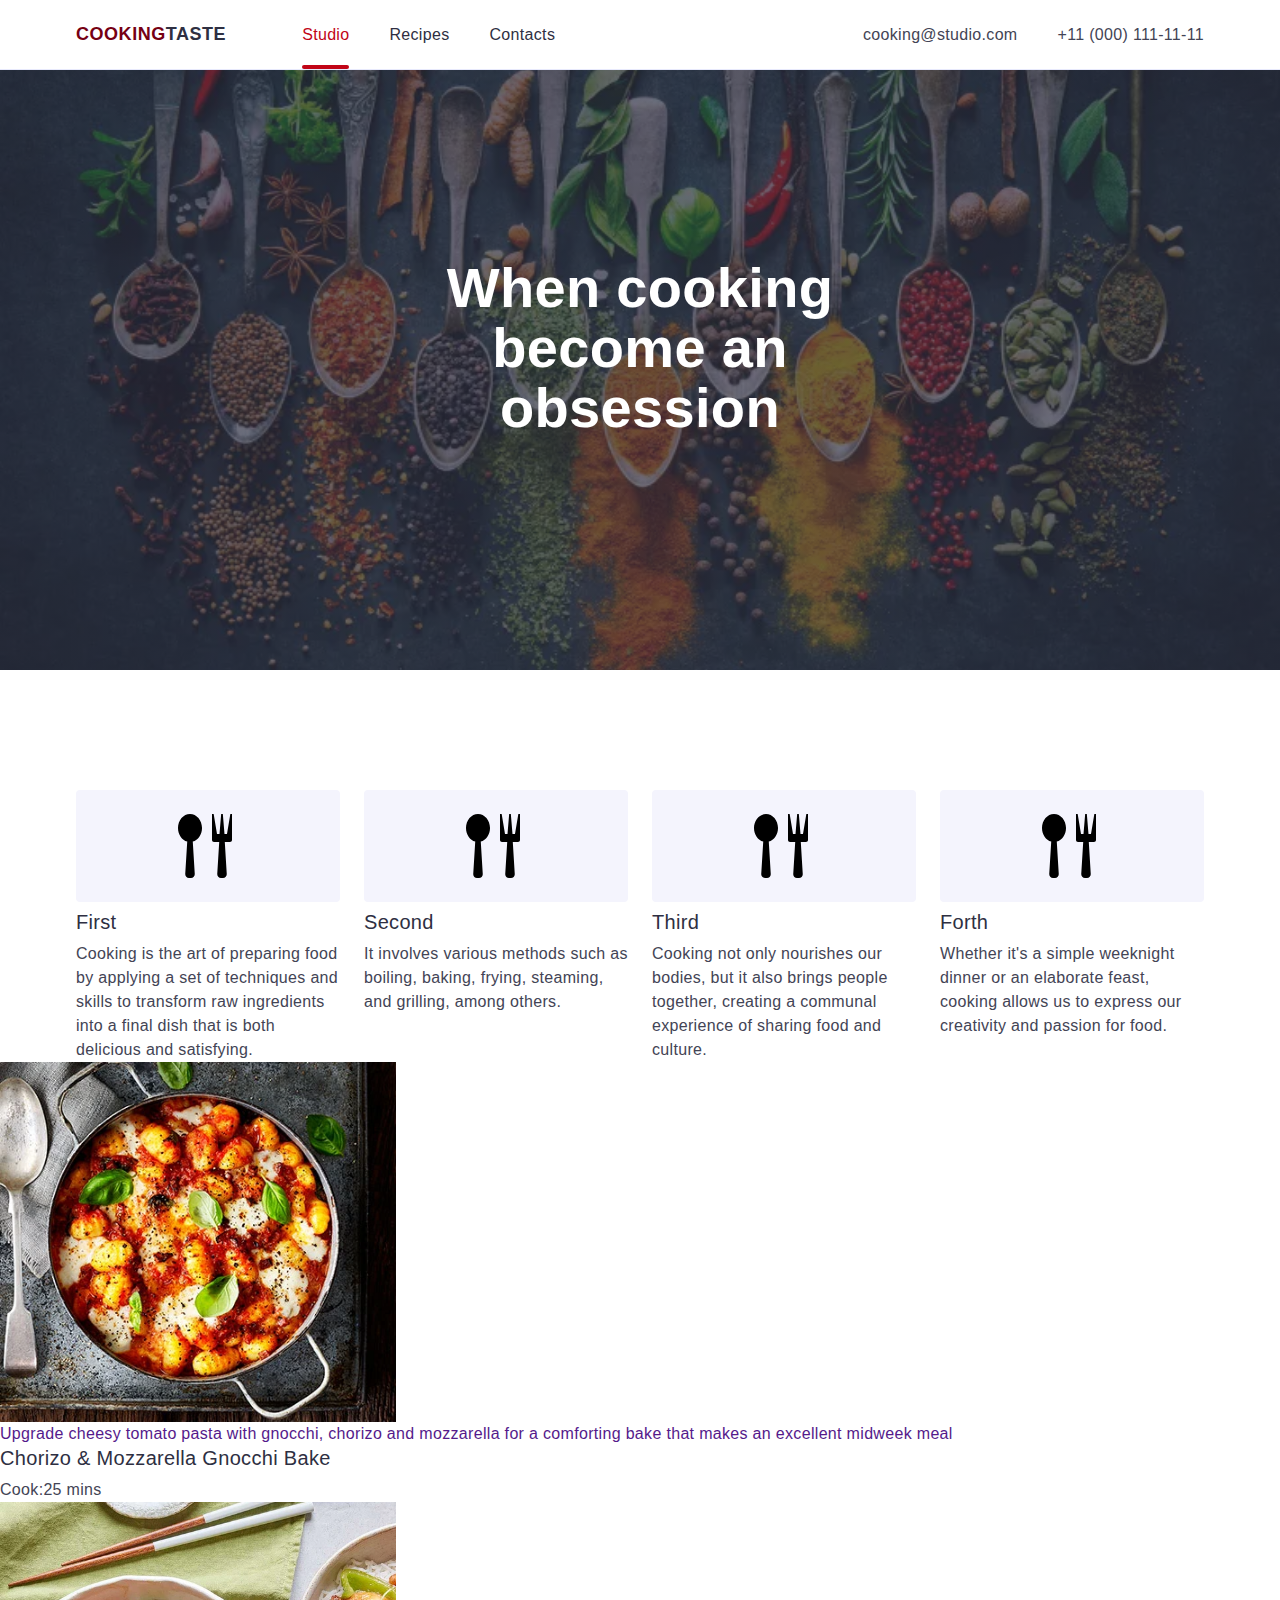
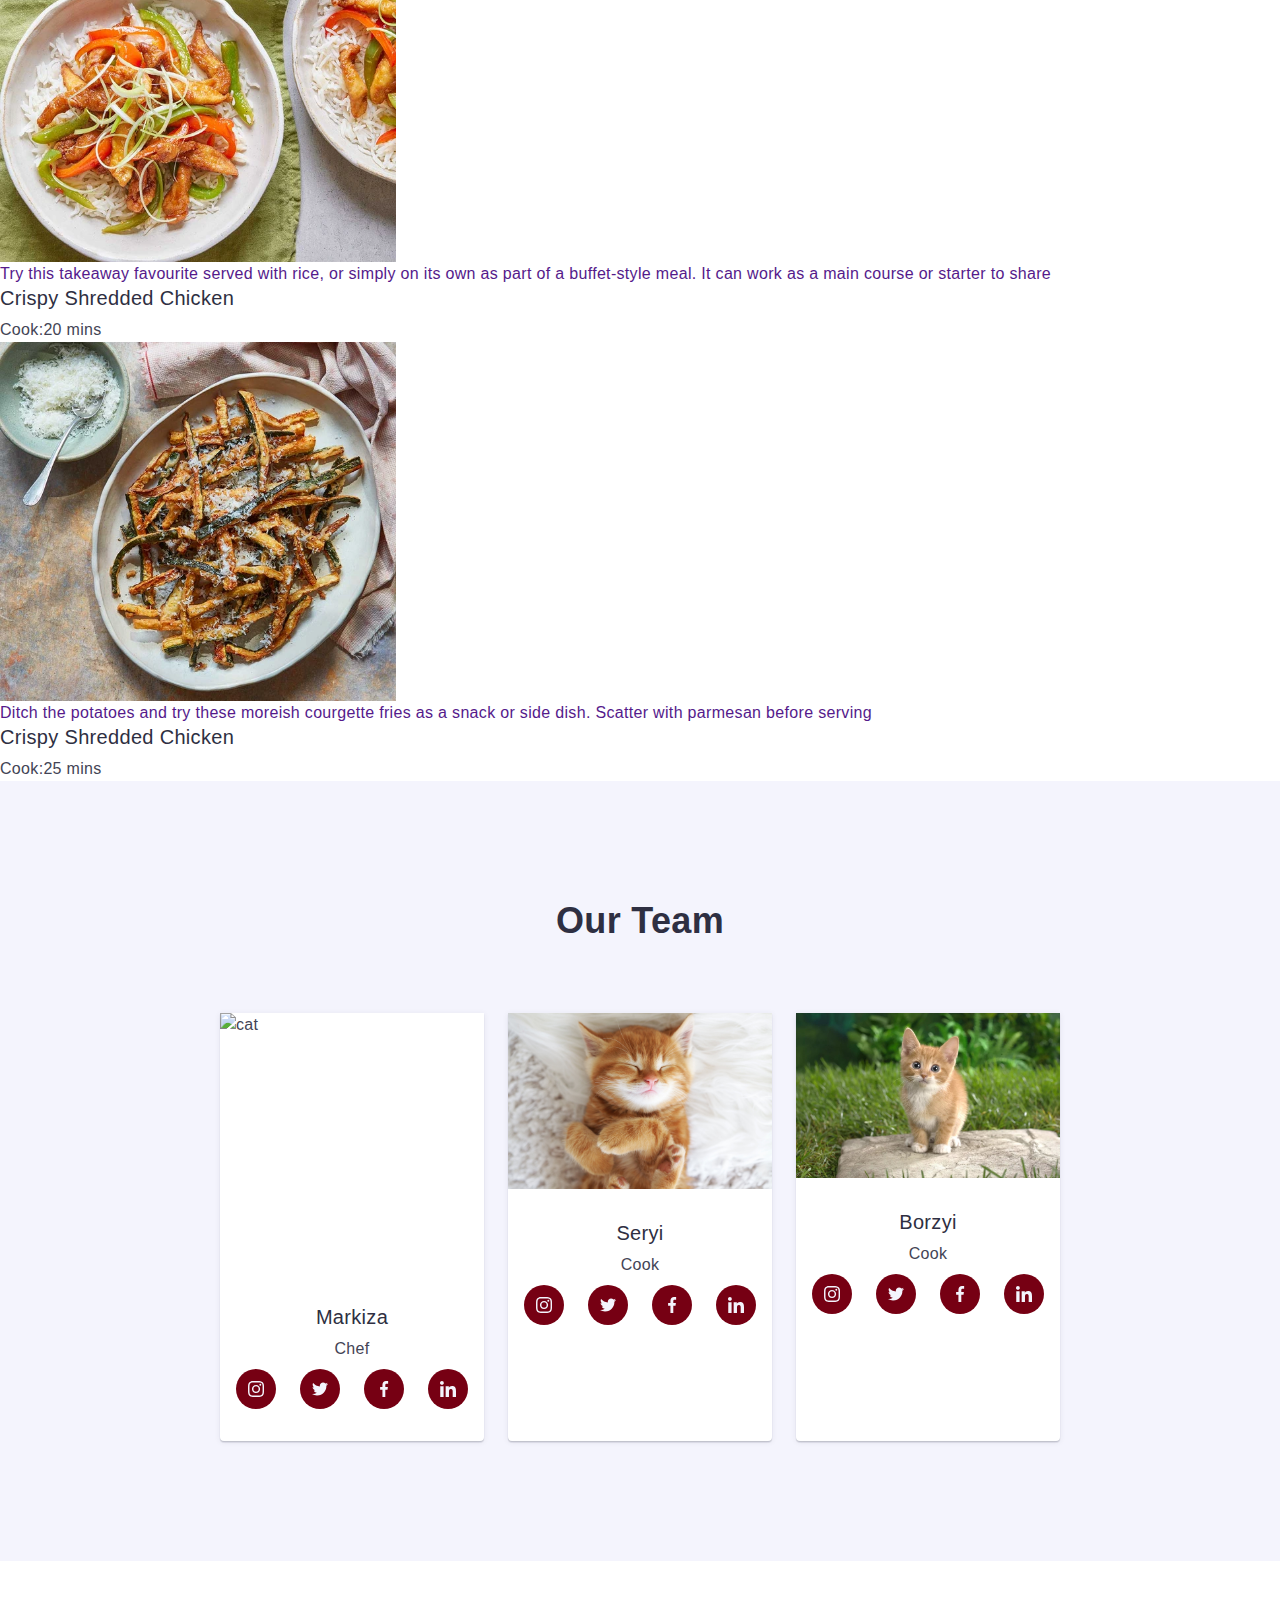
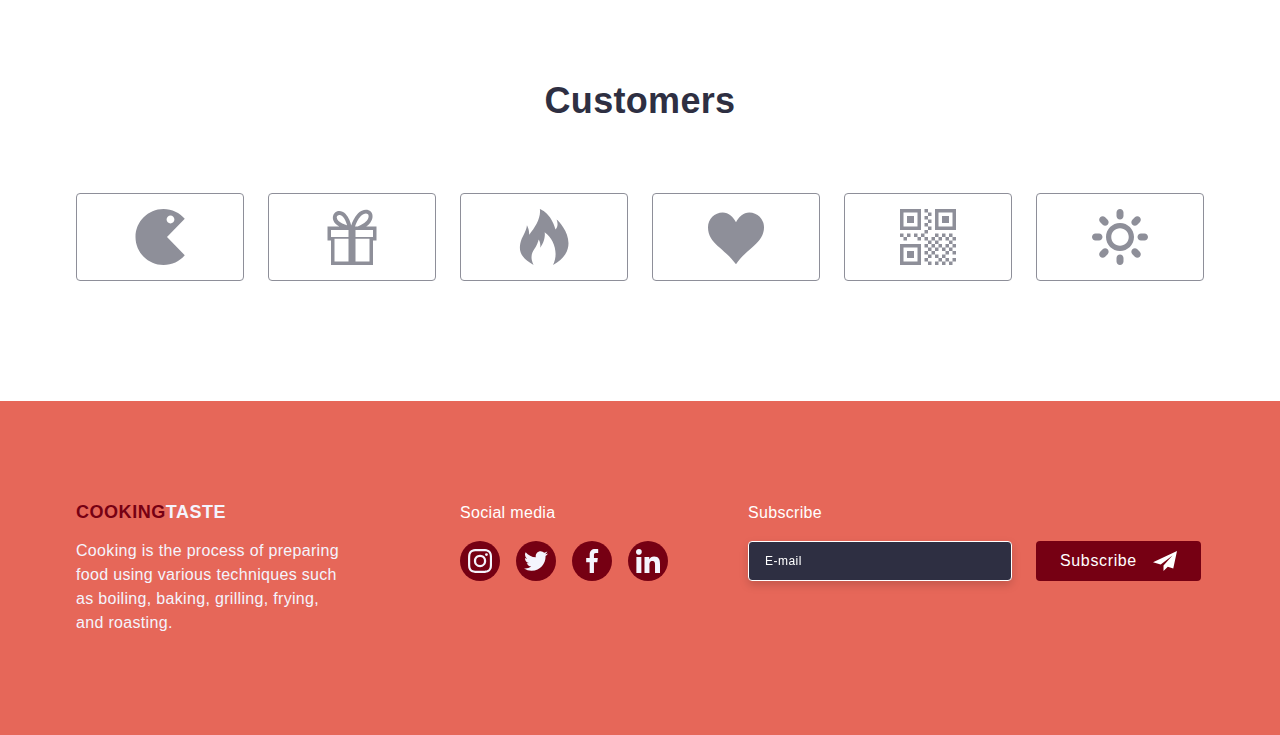
==== commit 70a2aa2b: "vhbjk" ====
--- a/index.html
+++ b/index.html
@@ -6,25 +6,19 @@
     <meta http-equiv="X-UA-Compatible" content="IE=edge" />
     <meta name="viewport" content="width=device-width, initial-scale=1.0" />
     <title>Cooking</title>
-    <!-- Fonts links-->
-    <link rel="preconnect" href="https://fonts.googleapis.com" />
-    <link rel="preconnect" href="https://fonts.gstatic.com" crossorigin />
-    <link href="https://fonts.googleapis.com/css2?family=Raleway:wght@800&family=Roboto:wght@400;500;700;900&display=swap"
-        rel="stylesheet" />
     <!-- CSS links-->
     <link rel="stylesheet" href="https://cdn.jsdelivr.net/npm/modern-normalize@1.1.0/modern-normalize.min.css" />
     <link rel="stylesheet" href="./css/styles.css" />
 </head>
 
 <body>
-    <!-- Header -->
     <header class="header">
         <div class="container flex">
             <nav class="header-nav flex">
                 <a class="header-logo link" href="./index.html">Cooking<span class="header-logo-element">Taste</span></a>
                 <ul class="site-nav list">
                     <li class="site-nav-list"><a class="site-nav-item current link" href="./index.html">Studio</a></li>
-                    <li class="site-nav-list"><a class="site-nav-item link" href="">Portfolio</a></li>
+                    <li class="site-nav-list"><a class="site-nav-item link" href="">Recipes</a></li>
                     <li class="site-nav-list"><a class="site-nav-item link" href="">Contacts</a></li>
                 </ul>
             </nav>
@@ -97,11 +91,11 @@
                 </ul>
             </div>
         </section>
-        <section>
-            <ul class="portfolio-list list">
-                <li class="portfolio-list-element">
-                    <a href="" class="portfolio-link link">
-                        <div class="portfolio-box">
+        <section class="section-recipes">
+            <ul class="recipes-list list">
+                <li class="recipes-list-element">
+                    <a href="" class="recipes-link link">
+                        <div class="recipes-box">
                             <picture>
                                 <source media="(min-widht: 1158px)" srcset="
                                     ./images/rec1.jpg
@@ -112,23 +106,23 @@
                                 <source media="(max-width: 767px)" srcset="
                                     ./images/rec1.jpg
                                   " type="image/jpg" />
-                                <img class="portfolio-image img" src="./images/portfolio/project-card-1mob.jpg"
+                                <img class="recipes-image img" src="./images/recipes/project-card-1mob.jpg"
                                     alt="Banking app interface" width="396" height="300" />
                             </picture>
-                            <div class="portfolio-overlay">
-                                <p class="portfolio-overlay-text">Upgrade cheesy tomato pasta with gnocchi, chorizo and mozzarella for a comforting bake that makes an excellent midweek
+                            <div class="recipes-overlay">
+                                <p class="recipes-overlay-text">Upgrade cheesy tomato pasta with gnocchi, chorizo and mozzarella for a comforting bake that makes an excellent midweek
                                 meal</p>
                             </div>
                         </div>
-                        <div class="portfolio-list-content">
+                        <div class="recipes-list-content">
                             <h2 class="secondary-title">Chorizo & mozzarella gnocchi bake</h2>
                             <p class="project-text">Cook:25 mins</p>
                         </div>
                     </a>
                 </li>
-                <li class="portfolio-list-element">
-                    <a href="" class="portfolio-link link">
-                        <div class="portfolio-box">
+                <li class="recipes-list-element">
+                    <a href="" class="recipes-link link">
+                        <div class="recipes-box">
                             <picture>
                                 <source media="(min-widht: 1158px)" srcset="
                                     ./images/rec2.jpg
@@ -139,23 +133,23 @@
                                 <source media="(max-width: 767px)" srcset="
                                     ./images/rec2.jpg
                                   " type="image/jpg" />
-                                <img class="portfolio-image img" src="./images/portfolio/project-card-2mob.jpg"
+                                <img class="recipes-image img" src="./images/recipes/project-card-2mob.jpg"
                                     alt="Banking app interface" width="396" height="300" />
                             </picture>
-                            <div class="portfolio-overlay">
-                                <p class="portfolio-overlay-text">Try this takeaway favourite served with rice, or simply on its own as part of a buffet-style meal. It can work as a main
+                            <div class="recipes-overlay">
+                                <p class="recipes-overlay-text">Try this takeaway favourite served with rice, or simply on its own as part of a buffet-style meal. It can work as a main
                                 course or starter to share</p>
                             </div>
                         </div>
-                        <div class="portfolio-list-content">
+                        <div class="recipes-list-content">
                             <h2 class="secondary-title">Crispy shredded chicken</h2>
                             <p class="project-text">Cook:20 mins</p>
                         </div>
                     </a>
                 </li>
-                <li class="portfolio-list-element">
-                    <a href="" class="portfolio-link link">
-                        <div class="portfolio-box">
+                <li class="recipes-list-element">
+                    <a href="" class="recipes-link link">
+                        <div class="recipes-box">
                             <picture>
                                 <source media="(min-widht: 1158px)" srcset="
                                     ./images/rec3.jpg
@@ -166,14 +160,14 @@
                                 <source media="(max-width: 767px)" srcset="
                                     ./images/rec3.jpg
                                   " type="image/jpg" />
-                                <img class="portfolio-image img" src="./images/portfolio/project-card-3mob.jpg"
+                                <img class="recipes-image img" src="./images/recipes/project-card-3mob.jpg"
                                     alt="Banking app interface" width="396" height="300" />
                             </picture>
-                            <div class="portfolio-overlay">
-                                <p class="portfolio-overlay-text">Ditch the potatoes and try these moreish courgette fries as a snack or side dish. Scatter with parmesan before serving</p>
+                            <div class="recipes-overlay">
+                                <p class="recipes-overlay-text">Ditch the potatoes and try these moreish courgette fries as a snack or side dish. Scatter with parmesan before serving</p>
                             </div>
                             </div>
-                            <div class="portfolio-list-content">
+                            <div class="recipes-list-content">
                                 <h2 class="secondary-title">Crispy shredded chicken</h2>
                                 <p class="project-text">Cook:25 mins</p>
                             </div>
@@ -182,6 +176,9 @@
         </section>
         <!-- Section Our Team -->
         <section class="section team">
+            <div class="lds-heart">
+                <div></div>
+            </div>
             <div class="container">
                 <h2 class="section-title">Our Team</h2>
                 <ul class="list team-list">
@@ -302,7 +299,6 @@
                 </ul>
             </div>
         </section>
-        <!-- Section Customers -->
         <section class="section">
             <div class="container">
                 <h2 class="section-title">Customers</h2>
@@ -346,10 +342,10 @@
     <footer class="footer">
         <div class="container footer-contant">
             <div class="footer-contant-left">
-                <a href="./index.html" class="footer-logo link">WEB<span class="footer-logo-element">Studio</span></a>
+                <a href="./index.html" class="footer-logo link">COOKING<span class="footer-logo-element">TASTE</span></a>
                 <p class="footer-text">
-                    Increase the flow of customers and sales for your business with digital marketing &
-                    growth solutions.
+                    Cooking is the process of preparing food using various techniques such as boiling, baking, grilling, frying, and
+                    roasting.
                 </p>
             </div>
             <div class="footer-contant-center">
@@ -404,7 +400,7 @@
     
         <ul class="mobile-menu list">
             <li><a class="mobile-menu-item current link" href="./index.html">Studio</a></li>
-            <li><a class="mobile-menu-item link" href="./portfolio.html">Portfolio</a></li>
+            <li><a class="mobile-menu-item link" href="">Recipes</a></li>
             <li><a class="mobile-menu-item link" href="">Contacts</a></li>
         </ul>
         <ul class="mobile-contscts list">
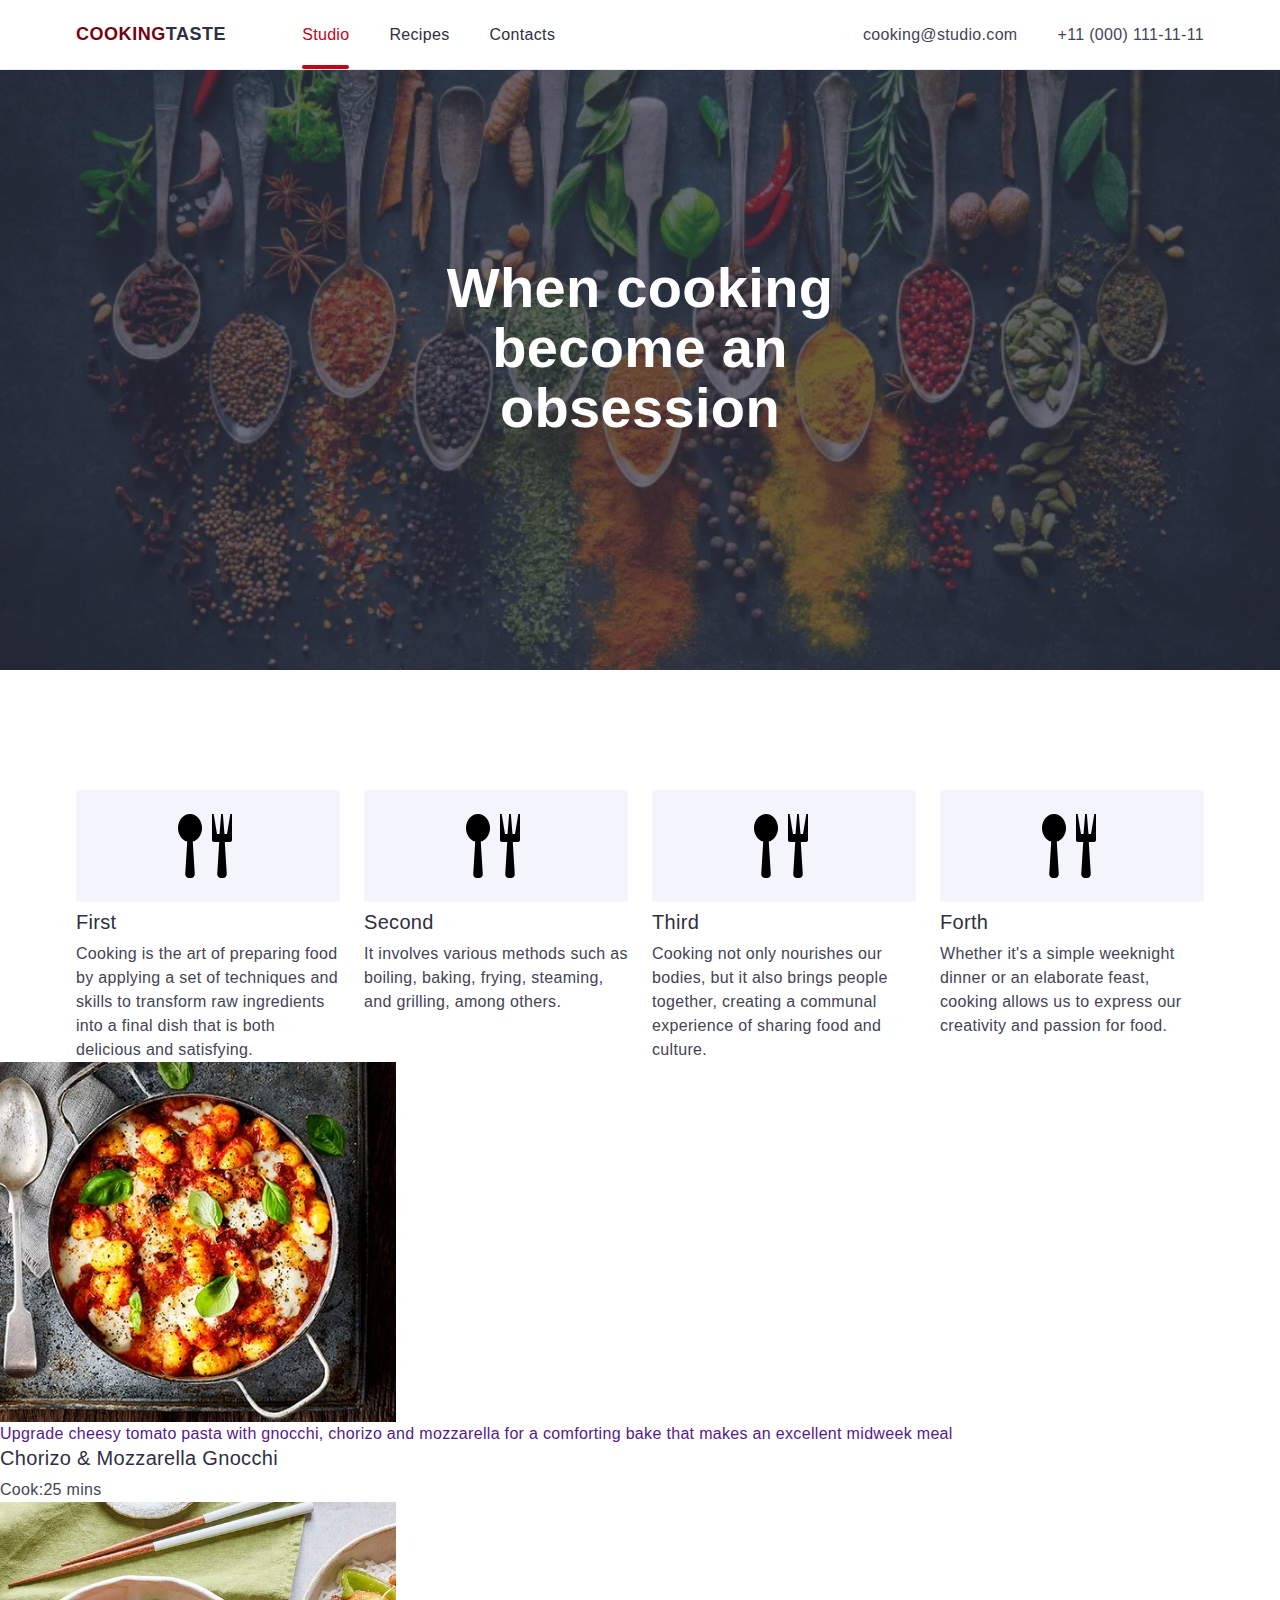
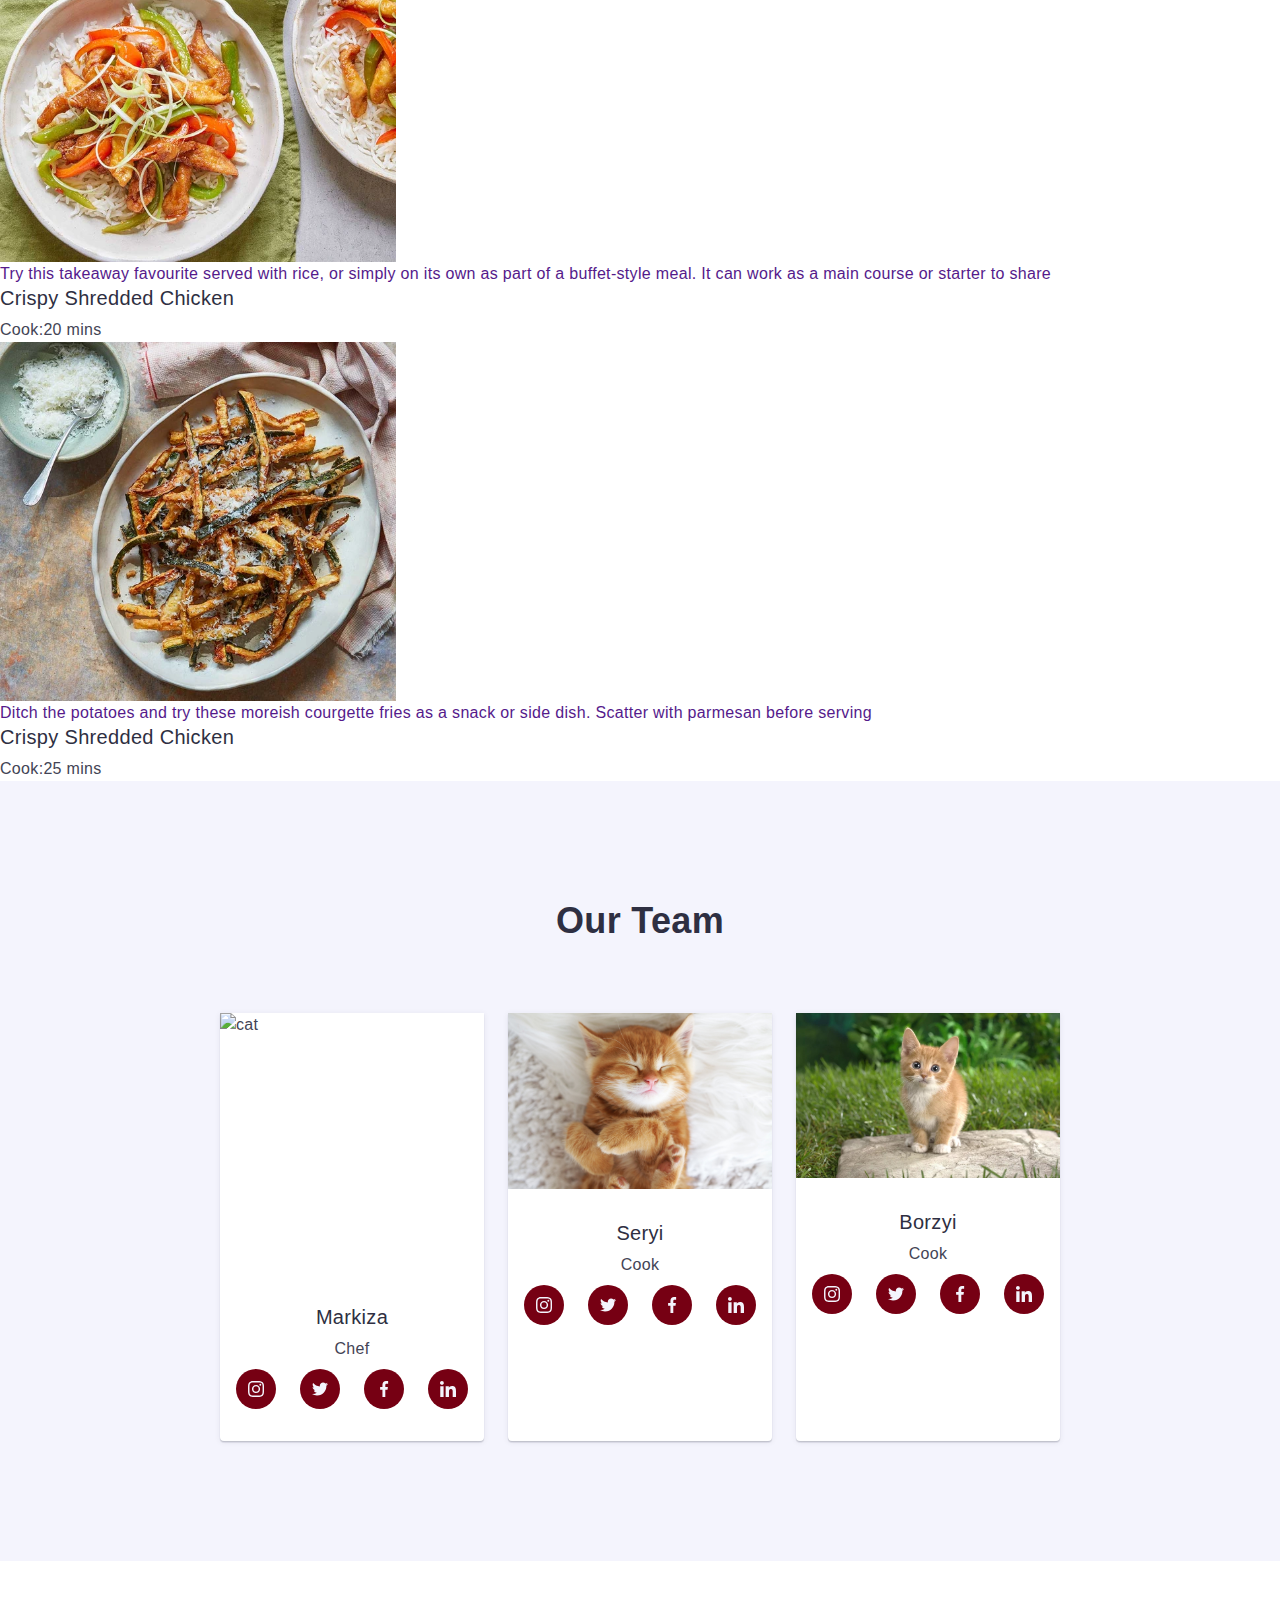
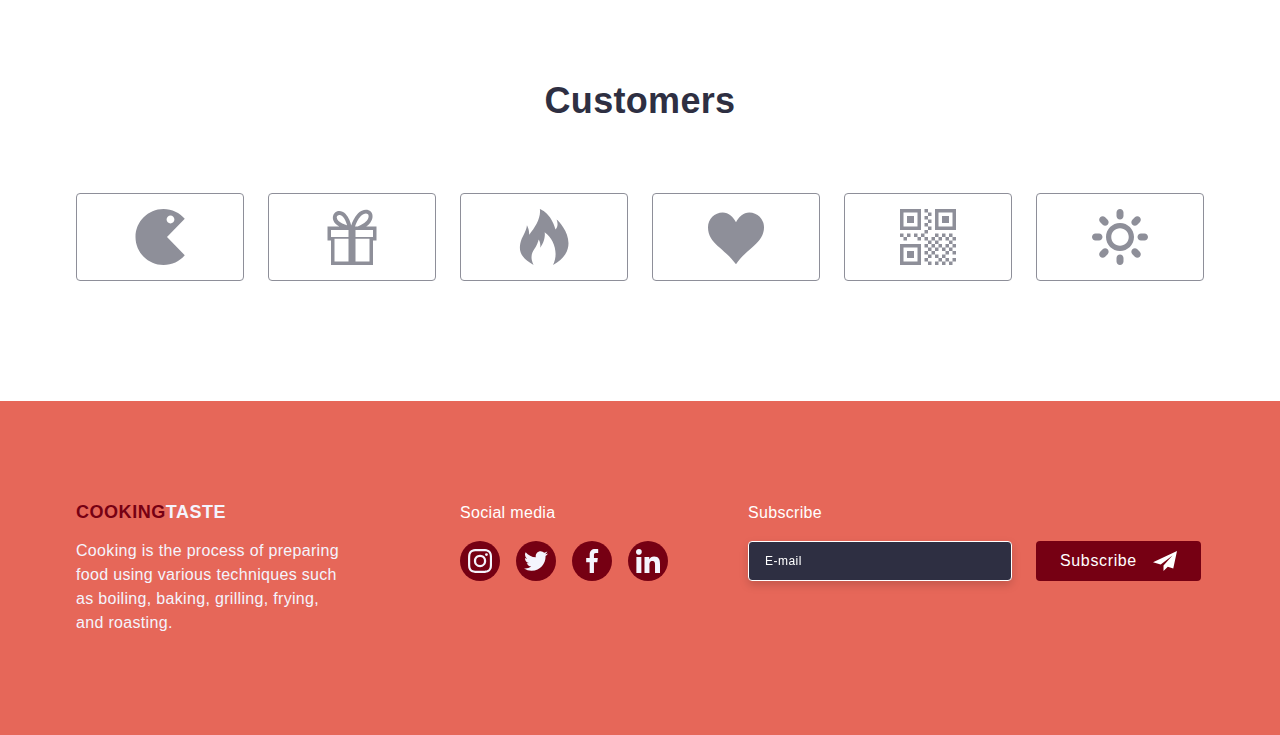
==== commit 160df247: "тльб" ====
--- a/index.html
+++ b/index.html
@@ -115,7 +115,7 @@
                             </div>
                         </div>
                         <div class="recipes-list-content">
-                            <h2 class="secondary-title">Chorizo & mozzarella gnocchi bake</h2>
+                            <h2 class="secondary-title">Chorizo & mozzarella gnocchi</h2>
                             <p class="project-text">Cook:25 mins</p>
                         </div>
                     </a>
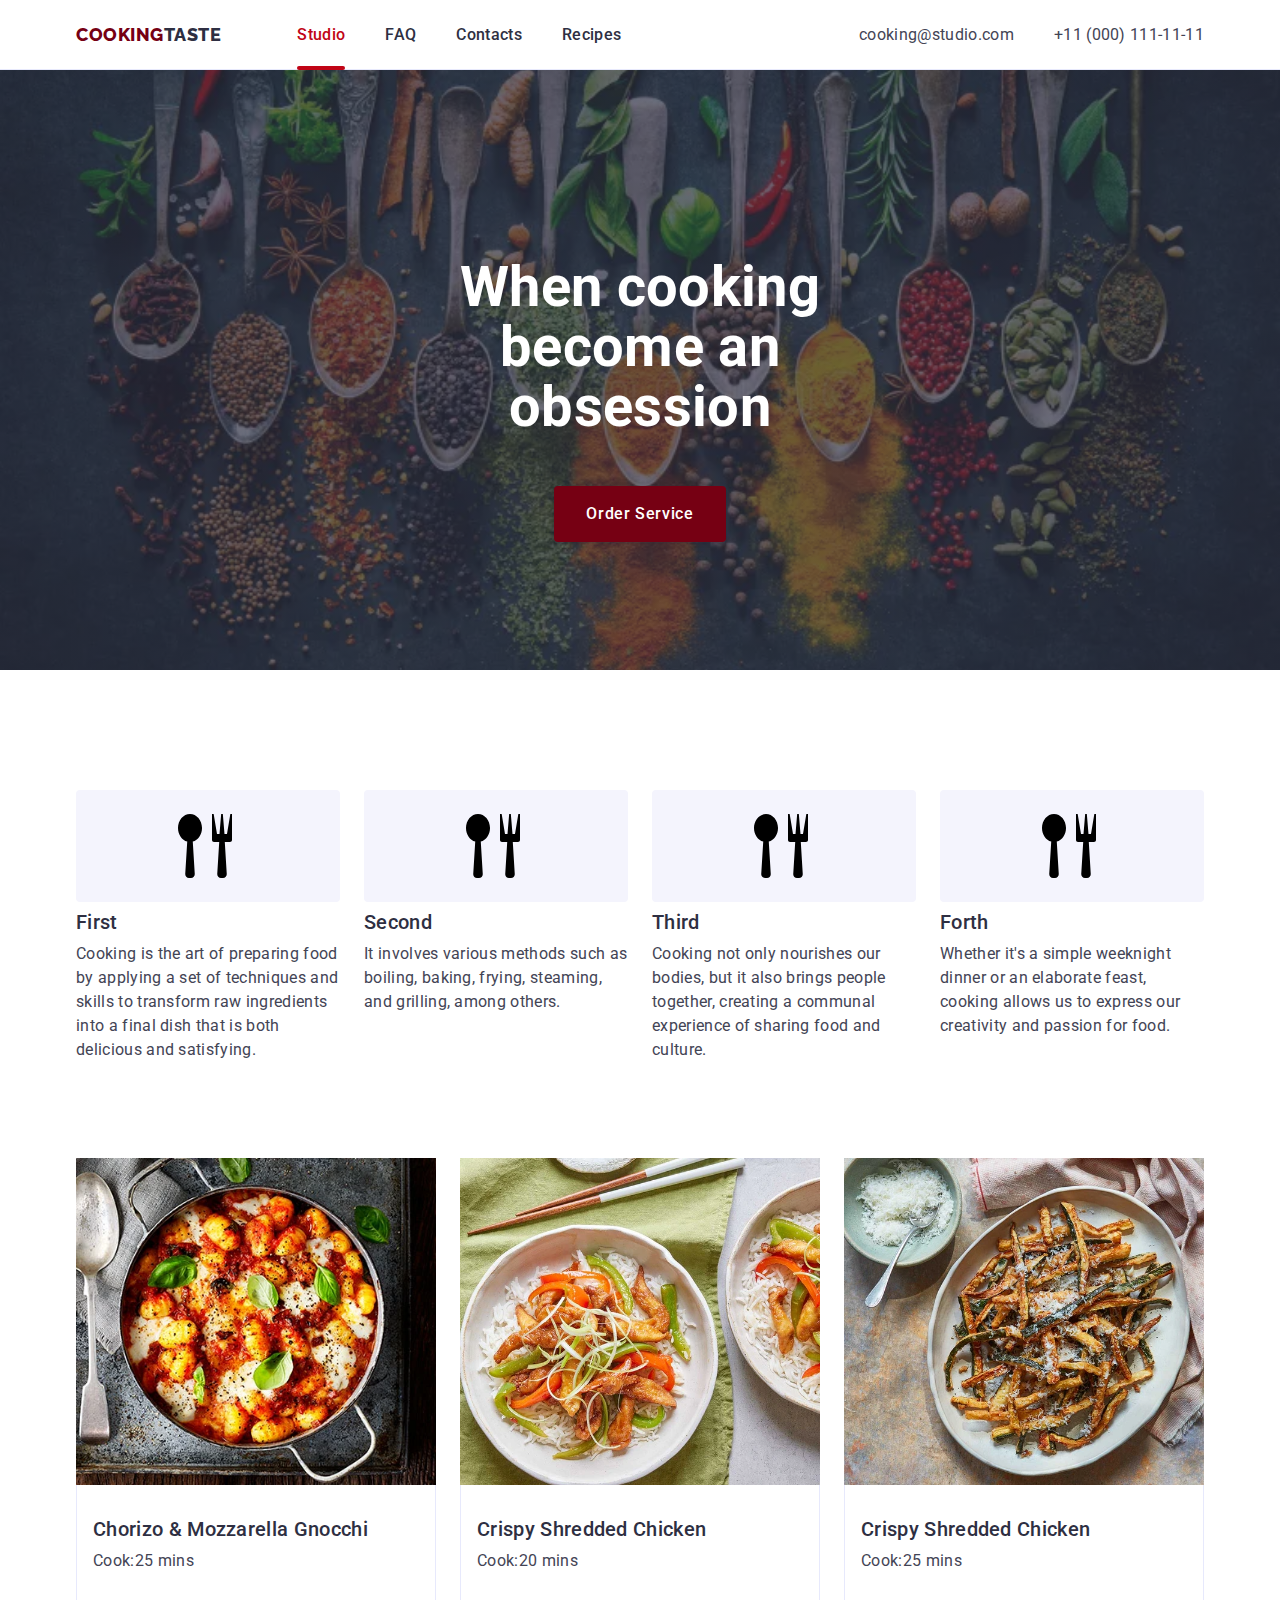
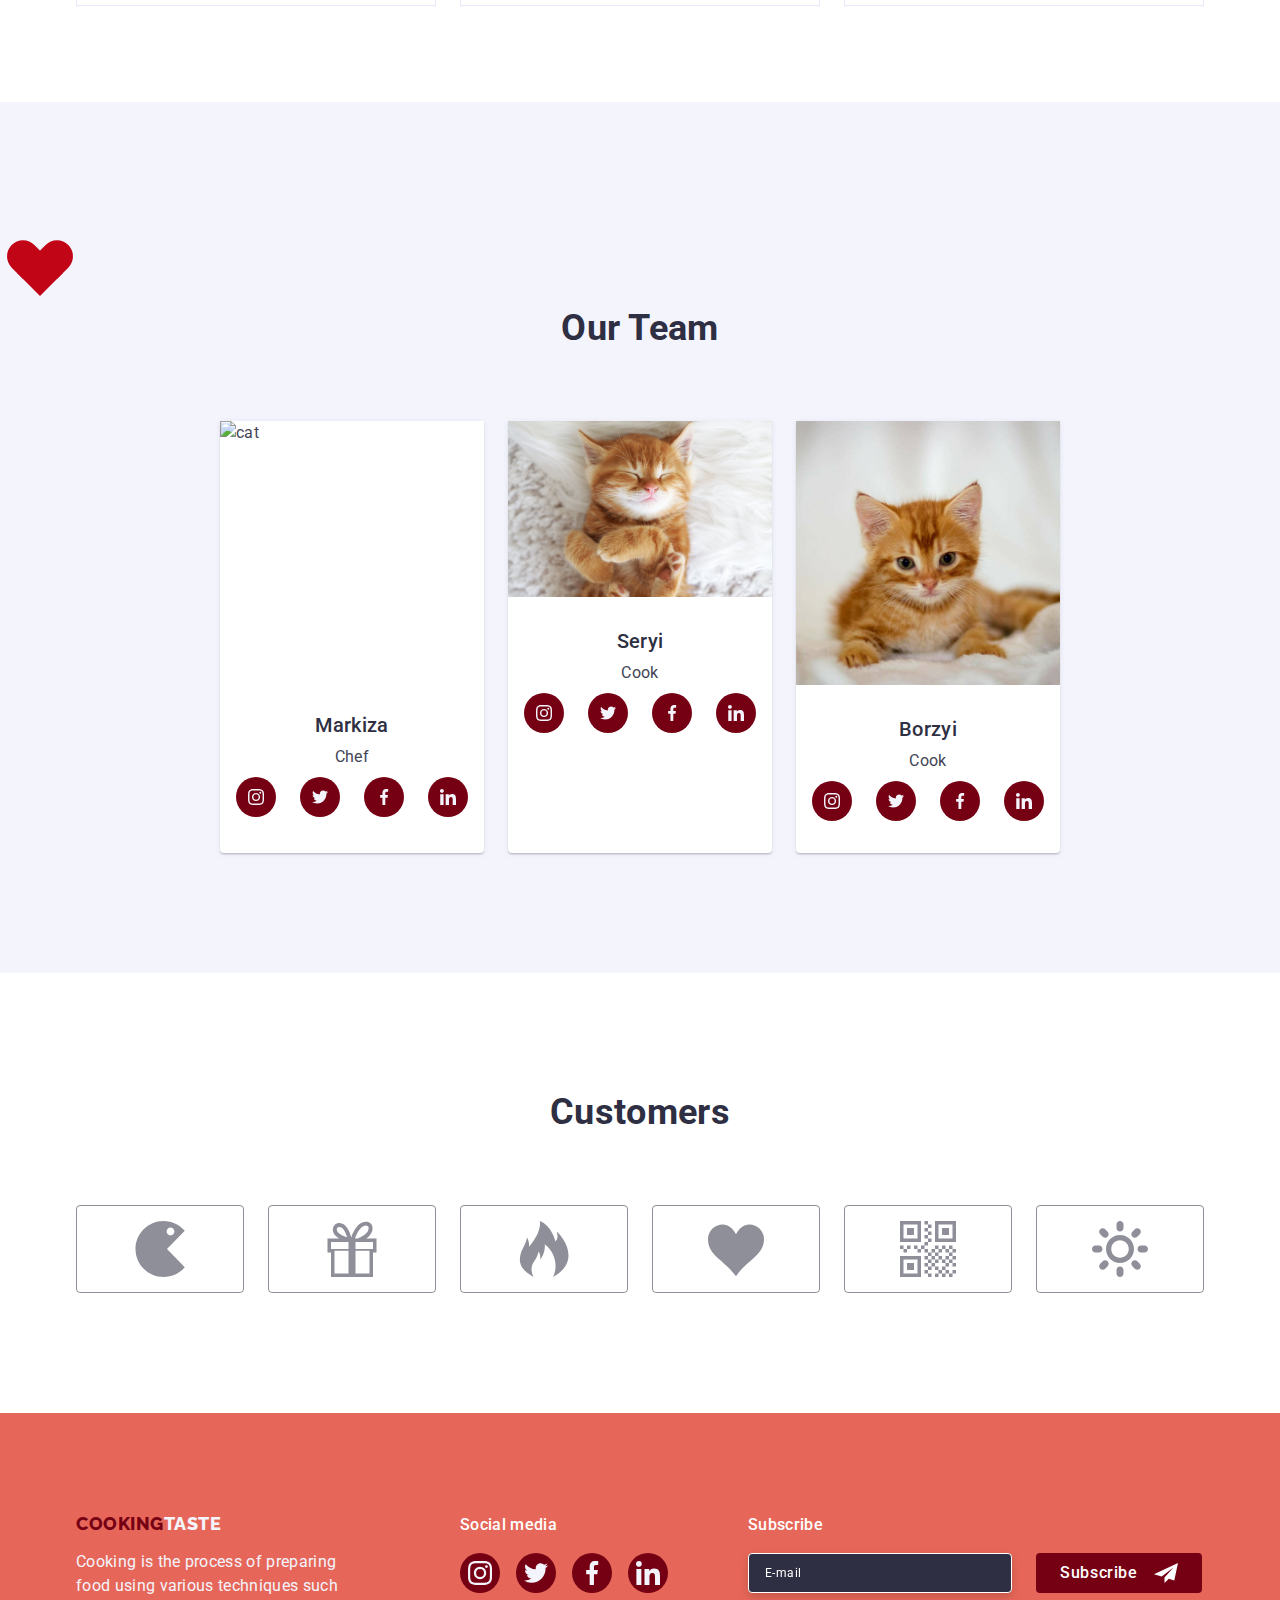
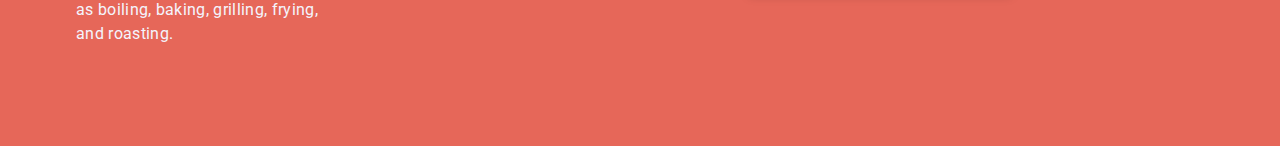
==== commit d281940a: "bvefsd" ====
--- a/index.html
+++ b/index.html
@@ -6,6 +6,10 @@
     <meta http-equiv="X-UA-Compatible" content="IE=edge" />
     <meta name="viewport" content="width=device-width, initial-scale=1.0" />
     <title>Cooking</title>
+    <link rel="preconnect" href="https://fonts.googleapis.com" />
+    <link rel="preconnect" href="https://fonts.gstatic.com" crossorigin />
+    <link href="https://fonts.googleapis.com/css2?family=Raleway:wght@800&family=Roboto:wght@400;500;700;900&display=swap"
+        rel="stylesheet" />
     <!-- CSS links-->
     <link rel="stylesheet" href="https://cdn.jsdelivr.net/npm/modern-normalize@1.1.0/modern-normalize.min.css" />
     <link rel="stylesheet" href="./css/styles.css" />
@@ -18,8 +22,9 @@
                 <a class="header-logo link" href="./index.html">Cooking<span class="header-logo-element">Taste</span></a>
                 <ul class="site-nav list">
                     <li class="site-nav-list"><a class="site-nav-item current link" href="./index.html">Studio</a></li>
-                    <li class="site-nav-list"><a class="site-nav-item link" href="">Recipes</a></li>
-                    <li class="site-nav-list"><a class="site-nav-item link" href="">Contacts</a></li>
+                    <li class="site-nav-list"><a class="site-nav-item link" href="./faq.html">FAQ</a></li>
+                    <li class="site-nav-list"><a class="site-nav-item link" href="./contacts.html">Contacts</a></li>
+                    <li class="site-nav-list"><a class="site-nav-item link" href="./recipes.html">Recipes</a></li>
                 </ul>
             </nav>
             <address class="address">
@@ -42,6 +47,53 @@
         <section class="hero section">
             <div class="container">
                 <h1 class="main-title">When cooking become an obsession</h1>
+                <button type="button" class="main-button btn" data-modal-open>Order Service</button>
+            </div>
+            <div class="backdrop is-hidden" data-modal>
+                <div class="modal">
+                    <button class="modal-close-button" type="button" data-modal-close>
+                        <svg class="modal-close-icon" width="8" height="8">
+                            <use href="./images/icon.svg#close-icon"></use>
+                        </svg></button>
+                    <strong class="contact-form-title">Leave your contacts and we will call you back</strong>
+                    <form class="contact-form" name="contact-form">
+                        <label class="contact-form-label" for="user-name"><span class="contact-form-label-text">Name</span></label>
+                        <div class="contact-form-label-box">
+                            <input class="contact-form-input" type="text" name="user-name" id="user-name" required />
+                            <svg class="contact-form-input-icon" width="18" height="18">
+                                <use href="./images/icon.svg#icon-person"></use>
+                            </svg>
+                        </div>
+                        <label class="contact-form-label" for="user-phone"><span
+                                class="contact-form-label-text">Phone</span></label>
+                        <div class="contact-form-label-box">
+                            <input class="contact-form-input" type="tel" name="user-phone" id="user-phone" required />
+                            <svg class="contact-form-input-icon" width="18" height="24">
+                                <use href="./images/icon.svg#icon-phone"></use>
+                            </svg>
+                        </div>
+                        <label class="contact-form-label" for="user-email"><span
+                                class="contact-form-label-text">Email</span></label>
+                        <div class="contact-form-label-box">
+                            <input class="contact-form-input" type="email" name="user-email" id="user-email" required />
+                            <svg class="contact-form-input-icon" width="18" height="24">
+                                <use href="./images/icon.svg#icon-email"></use>
+                            </svg>
+                        </div>
+                        <label class="contact-form-label" for="user-massage">Comment</label>
+                        <textarea class="contact-form-textarea" name="user-massage" id="user-massage"
+                            placeholder="Text input"></textarea>
+                        <label class="contact-form-checkbox-label" for="privacy-policy"><input class="contact-form-checkbox"
+                                type="checkbox" name="privacy-policy" id="privacy-policy" required /><svg
+                                class="contact-form-checkbox-icon" width="10" height="8">
+                                <use href="./images/icon.svg#check"></use>
+                            </svg>
+                            <span class="contact-form-polisy-text">I accept the terms and conditions of the
+                                <a class="privacy-polisy-link" href="">Privacy Policy</a></span>
+                        </label>
+                        <button class="main-button btn" type="submit">Send</button>
+                    </form>
+                </div>
             </div>
         </section>
         <!-- Section Advantages -->
@@ -260,8 +312,8 @@
                     </li>
                     <li class="team-list-element">
                         <img class="img" srcset="
-                  ./images/cat4.jpg
-                " src="./images/cat4.jpg" alt="cat" width="264" height="260" />
+                  ./images/cat3.jpg
+                " src="./images/cat3.jpg" alt="cat" width="264" height="260" />
                         <div class="team-list-content">
                             <h3 class="secondary-title">Borzyi</h3>
                             <p class="team-list-text">Cook</p>
@@ -436,6 +488,10 @@
             </li>
         </ul>
     </div>
+    <script src="./js/modal.js"></script>
+    <script defer src="https://cdnjs.cloudflare.com/ajax/libs/body-scroll-lock/3.1.5/bodyScrollLock.min.js"
+        integrity="sha512-HowizSDbQl7UPEAsPnvJHlQsnBmU2YMrv7KkTBulTLEGz9chfBoWYyZJL+MUO6p/yBuuMO/8jI7O29YRZ2uBlA=="
+        crossorigin="anonymous"></script>
     <script defer src="./js/mobile-menu.js"></script>
 </body>
 
--- a/css/styles.css
+++ b/css/styles.css
@@ -10,9 +10,9 @@
     --hero-background: #e66759;
     --footer-background: #e66759;
     /* Other color */
-    --iris-color: #760013;
+    --alley-color: #760013;
     --border-color: #e7e9fc;
-    --ocean-color: #c10416;
+    --red-color: #c10416;
 }
 
 body {
@@ -147,54 +147,8 @@
     cursor: pointer;
 }
 
-.main-button {
-    display: block;
-
-    min-width: 169px;
-    padding-top: 16px;
-    padding-right: 32px;
-    padding-bottom: 16px;
-    padding-left: 32px;
-    border: none;
-
-    background-color: var(--iris-color);
-    box-shadow: 0px 2px 1px rgba(46, 47, 66, 0.08), 0px 1px 1px rgba(46, 47, 66, 0.16),
-        0px 1px 6px rgba(46, 47, 66, 0.08);
-
-    color: var(--clean-white);
-
-    transition: background-color 250ms cubic-bezier(0.4, 0, 0.2, 1);
-}
-
-.main-button:hover,
-.main-button:focus {
-    background-color: #404bbf;
-}
-
-.secondary-button {
-    padding-top: 12px;
-    padding-right: 24px;
-    padding-bottom: 12px;
-    padding-left: 24px;
-    border: 1px solid var(--border-color);
-
-    background-color: var(--secondary-background);
-
-    color: var(--iris-color);
-
-    transition: background-color 250ms cubic-bezier(0.4, 0, 0.2, 1);
-}
-
-.secondary-button:hover,
-.secondary-button:focus {
-    border: 1px solid transparent;
-
-    background-color: var(--iris-color);
-    box-shadow: 0px 3px 1px rgba(0, 0, 0, 0.1), 0px 2px 1px rgba(0, 0, 0, 0.08),
-        0px 2px 2px rgba(0, 0, 0, 0.12);
-
-    color: var(--clean-white);
-}
+
+
 
 /**
   |============================
@@ -214,10 +168,6 @@
     justify-content: space-between;
 }
 
-/* .header-nav {
-  display: flex;
-  align-items: center;
-} */
 .header-logo {
     display: flex;
     align-items: center;
@@ -233,7 +183,7 @@
     text-transform: uppercase;
     line-height: 1.17;
     letter-spacing: 0.03em;
-    color: var(--iris-color);
+    color: var(--alley-color);
 }
 
 @media only screen and (min-width: 768px) {
@@ -299,7 +249,7 @@
     height: 4px;
     border-radius: 2px;
 
-    background-color: var(--ocean-color);
+    background-color: var(--red-color);
 
     transform: scaleX(0);
     transition: transform 250ms cubic-bezier(0.4, 0, 0.2, 1);
@@ -311,11 +261,11 @@
 }
 
 .site-nav-item.current {
-    color: var(--ocean-color);
+    color: var(--red-color);
 }
 
 .site-nav-item.current::after {
-    color: var(--ocean-color);
+    color: var(--red-color);
 
     transform: scaleX(1);
 }
@@ -382,7 +332,7 @@
 
 .address-item:hover,
 .address-item:focus {
-    color: #404bbf;
+    color: #c10416;
 }
 
 /**
@@ -691,14 +641,14 @@
     height: 100%;
     border-radius: 50%;
 
-    background-color: var(--iris-color);
+    background-color: var(--alley-color);
 
     transition: background-color 250ms cubic-bezier(0.4, 0, 0.2, 1);
 }
 
 .social-media-link:hover,
 .social-media-link:focus {
-    background-color: var(--ocean-color);
+    background-color: var(--red-color);
 }
 
 .social-media-icon {
@@ -753,9 +703,9 @@
 
 .customers-link:hover,
 .customers-link:focus {
-    border-color: var(--ocean-color);
-
-    color: var(--ocean-color);
+    border-color: var(--red-color);
+
+    color: var(--red-color);
 }
 
 .customers-icon {
@@ -839,7 +789,7 @@
     text-transform: uppercase;
     line-height: 1.17;
     letter-spacing: 0.03em;
-    color: var(--iris-color);
+    color: var(--alley-color);
 }
 
 .footer-logo-element {
@@ -898,7 +848,7 @@
     height: 100%;
     border-radius: 50%;
 
-    background-color: var(--iris-color);
+    background-color: var(--alley-color);
 
     transition: background-color 250ms cubic-bezier(0.4, 0, 0.2, 1);
 }
@@ -984,7 +934,7 @@
     padding: 8px 24px;
     border: none;
 
-    background-color: var(--iris-color);
+    background-color: var(--alley-color);
 
     color: var(--clean-white);
 }
@@ -1119,19 +1069,8 @@
     list-style: none;
 }
 
-.mobile-menu-item {
-    display: block;
-
-    font-weight: 700;
-    font-size: 36px;
-    line-height: 1.11;
-    text-transform: capitalize;
-    text-decoration: none;
-    color: var(--title);
-}
-
 .mobile-menu-item.current {
-    color: var(--ocean-color);
+    color: var(--red-color);
 }
 
 .mobile-contscts {
@@ -1142,7 +1081,7 @@
     margin-bottom: 40px;
 }
 
-.mobile-contscts-tel {
+.mmobile-menu-item {
     font-weight: 700;
     font-size: 36px;
     line-height: 1.11;
@@ -1189,115 +1128,95 @@
     height: 100%;
     border-radius: 50%;
 
-    background-color: var(--iris-color);
+    background-color: var(--alley-color);
 
     transition: background-color 250ms cubic-bezier(0.4, 0, 0.2, 1);
 }
 /**
   |============================
-  | Portfolio
+  | recipes
   |============================
 */
-.section-portfolio {
+.section-recipes {
     padding-top: 48px;
     padding-bottom: 48px;
 }
 
 @media only screen and (min-width: 768px) {
-    .section-portfolio {
+    .section-recipes {
         padding-top: 64px;
         padding-bottom: 96px;
     }
 }
 
 @media only screen and (min-width: 1158px) {
-    .section-portfolio {
+    .section-recipes {
         padding-top: 96px;
     }
 }
 
-.button-list {
-    display: flex;
-    flex-wrap: wrap;
-    column-gap: 24px;
-    row-gap: 16px;
-
-    margin-bottom: 48px;
-}
-
-@media only screen and (min-width: 768px) {
-    .button-list {
-        gap: 24px;
-        justify-content: center;
-        margin-bottom: 64px;
-    }
-}
-
-@media only screen and (min-width: 1158px) {
-    .button-list {
-        margin-bottom: 72px;
-    }
-}
-
-.portfolio-list {
+
+.recipes-list {
     display: flex;
     flex-wrap: wrap;
     gap: 48px;
-}
-
-@media only screen and (min-width: 768px) {
-    .portfolio-list {
+    justify-content: center;
+    align-items: center;
+}
+
+@media only screen and (min-width: 768px) {
+    .recipes-list {
         row-gap: 72px;
         column-gap: 24px;
     }
 }
 
 @media only screen and (min-width: 1158px) {
-    .portfolio-list {
+    .recipes-list {
         row-gap: 48px;
     }
 }
 
-.portfolio-list-element {
+.recipes-list-element {
     width: 396px;
 }
 
 @media only screen and (min-width: 768px) {
-    .portfolio-list-element {
+    .recipes-list-element {
         width: 356px;
     }
 }
 
 @media only screen and (min-width: 1158px) {
-    .portfolio-list-element {
+    .recipes-list-element {
         width: 360px;
     }
 }
 
-.portfolio-link:hover .portfolio-overlay,
-.portfolio-link:focus .portfolio-overlay {
+.recipes-link:hover .recipes-overlay,
+.recipes-link:focus .recipes-overlay {
     transform: translateY(0);
 }
 
-.portfolio-link {
+.recipes-link {
     display: block;
 
     transition: box-shadow 250ms cubic-bezier(0.4, 0, 0.2, 1);
 }
 
-.portfolio-link:hover,
-.portfolio-link:focus {
+.recipes-link:hover,
+.recipes-link:focus {
     box-shadow: 0px 1px 6px rgba(46, 47, 66, 0.08), 0px 1px 1px rgba(46, 47, 66, 0.16),
         0px 2px 1px rgba(46, 47, 66, 0.08);
 }
 
-.portfolio-box {
+.recipes-box {
     position: relative;
 
     overflow: hidden;
 }
 
-.portfolio-overlay {
+.recipes-overlay {
     position: absolute;
     left: 0;
     bottom: 0;
@@ -1308,13 +1227,13 @@
     padding-right: 32px;
     padding-left: 32px;
 
-    background-color: var(--iris-color);
+    background-color: var(--alley-color);
 
     transform: translateY(100%);
     transition: transform 250ms cubic-bezier(0.4, 0, 0.2, 1);
 }
 
-.portfolio-overlay-text {
+.recipes-overlay-text {
     text-align: center;
     color: var(--footer-text);
 }
@@ -1323,7 +1242,7 @@
     color: var(--primary-text);
 }
 
-.portfolio-list-content {
+.recipes-list-content {
     padding-top: 32px;
     padding-right: 16px;
     padding-bottom: 32px;
@@ -1333,9 +1252,393 @@
     border-left: 1px solid var(--border-color);
 }
 
-.portfolio-list-content>.secondary-title {
+.recipes-list-content>.secondary-title {
     font-weight: 500;
     font-size: 20px;
     line-height: 1.2;
     text-align: left;
+}
+/* icon */
+.lds-heart {
+    display: inline-block;
+    position: relative;
+    width: 80px;
+    height: 80px;
+    transform: rotate(45deg);
+    transform-origin: 40px 40px;
+}
+
+.lds-heart div {
+    top: 32px;
+    left: 32px;
+    position: absolute;
+    width: 32px;
+    height: 32px;
+    background: #c10416;
+    animation: lds-heart 1.2s infinite cubic-bezier(0.215, 0.61, 0.355, 1);
+}
+
+.lds-heart div:after,
+.lds-heart div:before {
+    content: " ";
+    position: absolute;
+    display: block;
+    width: 32px;
+    height: 32px;
+    background: #c10416;
+}
+
+.lds-heart div:before {
+    left: -24px;
+    border-radius: 50% 0 0 50%;
+}
+
+.lds-heart div:after {
+    top: -24px;
+    border-radius: 50% 50% 0 0;
+}
+
+@keyframes lds-heart {
+    0% {
+        transform: scale(0.95);
+    }
+
+    5% {
+        transform: scale(1.1);
+    }
+
+    39% {
+        transform: scale(0.85);
+    }
+
+    45% {
+        transform: scale(1);
+    }
+
+    60% {
+        transform: scale(0.95);
+    }
+
+    100% {
+        transform: scale(0.9);
+    }
+}
+
+/* Modal */
+.is-hidden {
+    visibility: hidden;
+
+    opacity: 0;
+    pointer-events: none;
+}
+
+.backdrop {
+    position: fixed;
+    top: 0;
+    right: 0;
+    bottom: 0;
+    left: 0;
+
+    background: rgba(46, 47, 66, 0.4);
+
+    transition: opacity 250ms cubic-bezier(0.4, 0, 0.2, 1),
+        visibility 250ms cubic-bezier(0.4, 0, 0.2, 1);
+}
+
+.modal {
+    position: absolute;
+    top: 50%;
+    left: 50%;
+
+    width: 408px;
+    padding: 24px;
+    padding-top: 72px;
+    border-radius: 4px;
+
+    background: #fcfcfc;
+    box-shadow: 0px 1px 1px rgba(0, 0, 0, 0.14), 0px 1px 3px rgba(0, 0, 0, 0.12),
+        0px 2px 1px rgba(0, 0, 0, 0.2);
+
+    transform: translate(-50%, -50%);
+}
+
+@media only screen and (max-width: 1157px) {
+    .modal {
+        width: calc(100% - 30px);
+        max-width: 408px;
+        overflow-y: scroll;
+        max-height: 90vh;
+    }
+}
+
+@media only screen and (min-width: 1158px) {
+    .modal {
+        min-height: 576px;
+    }
+}
+
+.modal-close-button {
+    position: absolute;
+    right: 24px;
+    top: 24px;
+    display: block;
+
+    width: 24px;
+    height: 24px;
+    padding: 7px;
+    border: 1px solid rgba(0, 0, 0, 0.1);
+    border-radius: 50%;
+
+    background-color: #e7e9fc;
+
+    color: #2e2f42;
+
+    transition: color 250ms cubic-bezier(0.4, 0, 0.2, 1),
+        backround-color 250ms cubic-bezier(0.4, 0, 0.2, 1);
+
+    cursor: pointer;
+}
+
+.modal-close-button:hover,
+.modal-close-button:focus {
+    background-color: #e7e9fc;
+
+    color: var(--clean-white);
+}
+
+.modal-close-icon {
+    display: block;
+
+    width: 100%;
+    height: 100%;
+
+    fill: currentColor;
+}
+
+.contact-form-title {
+    display: block;
+
+    max-width: 360px;
+    margin-bottom: 16px;
+
+    font-weight: 500;
+    text-align: center;
+    color: #2e2f42;
+}
+
+.contact-form {
+    text-align: left;
+}
+
+/* @media only screen and (max-width: 767px) {
+  .contact-form {
+    width: calc(100% - 48px);
+  }
+} */
+.contact-form-label {
+    display: block;
+
+    margin-bottom: 4px;
+
+    font-size: 12px;
+    line-height: 1.17;
+    letter-spacing: 0.04em;
+    color: #8e8f99;
+}
+
+.contact-form-label-text {
+    display: block;
+
+    margin-bottom: 4px;
+}
+
+.contact-form-label-box {
+    position: relative;
+}
+
+.contact-form-input {
+    display: block;
+
+    width: 100%;
+    height: 40px;
+    margin-bottom: 8px;
+    padding-left: 38px;
+
+    font-size: 18px;
+
+    transition: outline-color 250ms cubic-bezier(0.4, 0, 0.2, 1);
+}
+
+.contact-form-input:focus-visible {
+    border: 1px solid #4d5ae5;
+    border-radius: 4px;
+    outline: none;
+}
+
+.contact-form-input:focus-visible+.contact-form-input-icon {
+    fill: #e7e9fc;
+}
+
+.contact-form-input-icon {
+    position: absolute;
+    top: 50%;
+    left: 16px;
+
+    fill: #2e2f42;
+
+    transform: translateY(-50%);
+    transition: fill 250ms cubic-bezier(0.4, 0, 0.2, 1);
+}
+
+.contact-form-textarea {
+    width: 100%;
+    height: 120px;
+    margin-bottom: 16px;
+    padding-top: 8px;
+    padding-left: 16px;
+
+    font-size: 12px;
+
+    transition: outline-color 250ms cubic-bezier(0.4, 0, 0.2, 1);
+
+    resize: none;
+}
+
+.contact-form-textarea::placeholder {
+    font-size: 12px;
+    line-height: 1.17;
+    letter-spacing: 0.04em;
+    color: #8e8f99;
+}
+
+.contact-form-textarea:focus-visible {
+    border: 1px solid #4d5ae5;
+    border-radius: 4px;
+    outline: none;
+}
+
+.contact-form-checkbox {
+    appearance: none;
+}
+
+.contact-form-checkbox:checked+.contact-form-checkbox-icon {
+    /* border: 1px solid #404bbf;
+  border-radius: 2px; */
+
+    background-color: #404bbf;
+}
+
+.contact-form-checkbox-label {
+    display: flex;
+    align-items: center;
+
+    margin-bottom: 24px;
+
+    font-size: 12px;
+    line-height: 1.17;
+    letter-spacing: 0.04em;
+    color: #8e8f99;
+}
+
+.contact-form-checkbox-icon {
+    display: inline-block;
+
+    width: 16px;
+    height: 16px;
+    margin-right: 8px;
+    padding: 3px 2px;
+    border: 1px solid rgba(46, 47, 66, 0.4);
+    border-radius: 2px;
+
+    fill: #fcfcfc;
+
+    transition: background-color 250ms cubic-bezier(0.4, 0, 0.2, 1),
+        border 250ms cubic-bezier(0.4, 0, 0.2, 1), border-radius 250ms cubic-bezier(0.4, 0, 0.2, 1);
+}
+
+.privacy-polisy-link {
+    color: #e7e9fc;
+}
+.main-button {
+    display: block;
+
+    min-width: 169px;
+    padding-top: 16px;
+    padding-right: 32px;
+    padding-bottom: 16px;
+    padding-left: 32px;
+    border: none;
+
+    background-color: #760013;
+    box-shadow: 0px 2px 1px rgba(46, 47, 66, 0.08), 0px 1px 1px rgba(46, 47, 66, 0.16),
+        0px 1px 6px rgba(46, 47, 66, 0.08);
+
+    color: var(--clean-white);
+
+    transition: background-color 250ms cubic-bezier(0.4, 0, 0.2, 1);
+}
+
+.main-button:hover,
+.main-button:focus {
+    background-color: var(--hero-background);
+}
+
+/* table */
+/* Загальні стилі для таблиці */
+table {
+    width: 100%;
+    border-collapse: collapse;
+    margin-bottom: 20px;
+}
+
+/* Стилі для заголовка таблиці */
+th {
+    background-color: #e66759;
+    text-align: left;
+    padding: 10px;
+    border: 1px solid #fff;
+}
+
+/* Стилі для рядків таблиці */
+tr:nth-child(even) {
+    background-color: #dde1e9;
+}
+
+tr:nth-child(odd) {
+    background-color: #f2f2f2;
+}
+
+/* Стилі для комірок таблиці */
+td {
+    padding: 10px;
+    border: 1px solid #fff;
+}
+
+.view-btn,
+.edit-btn,
+.delete-btn {
+    padding: 5px 10px;
+    background-color: var(--red-color);
+    color: #fff;
+    border: none;
+    cursor: pointer;
+    margin-right: 5px;
+}
+.btn:hover,
+.btn:focus {
+    background-color: var(--hero-background);
+}
+
+@media (max-width: 768px) {
+
+    th,
+    td {
+        padding: 8px;
+    }
+
+    .view-btn,
+    .edit-btn,
+    .delete-btn {
+        padding: 3px 6px;
+    }
 }